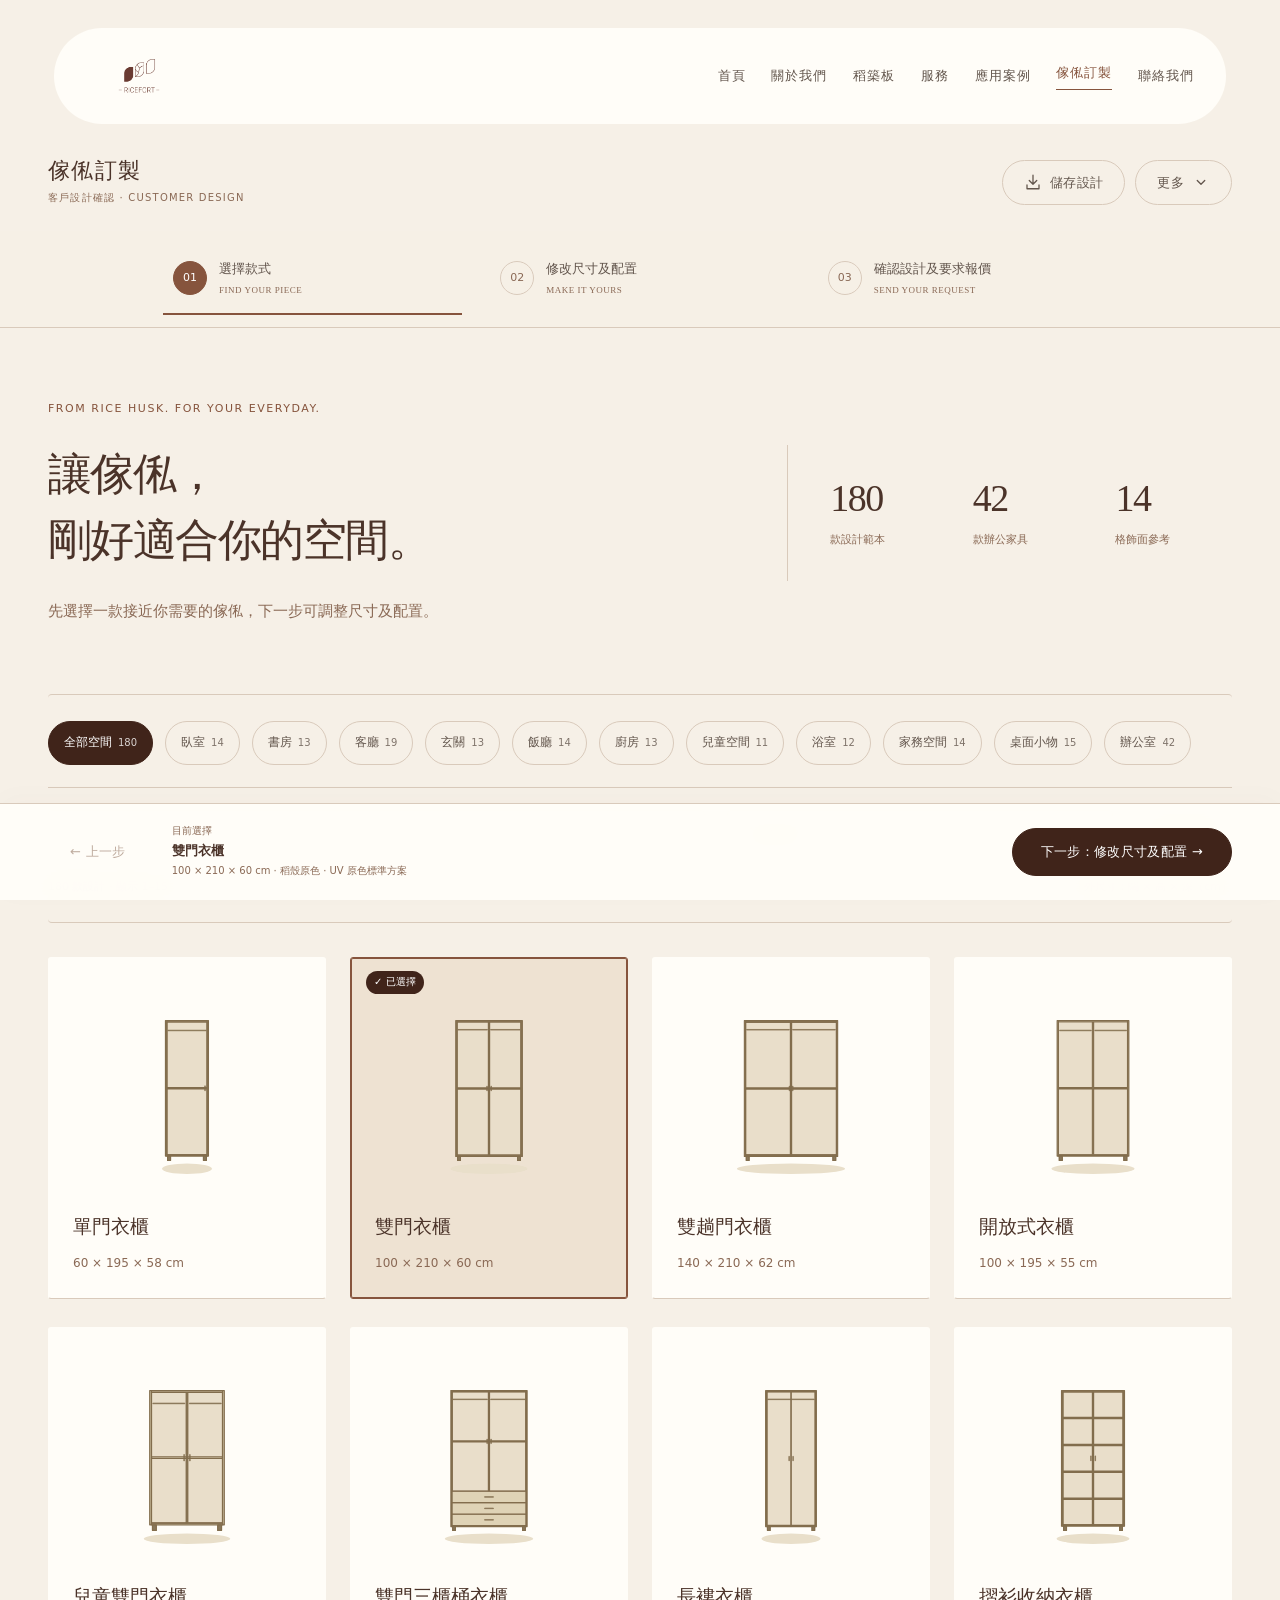
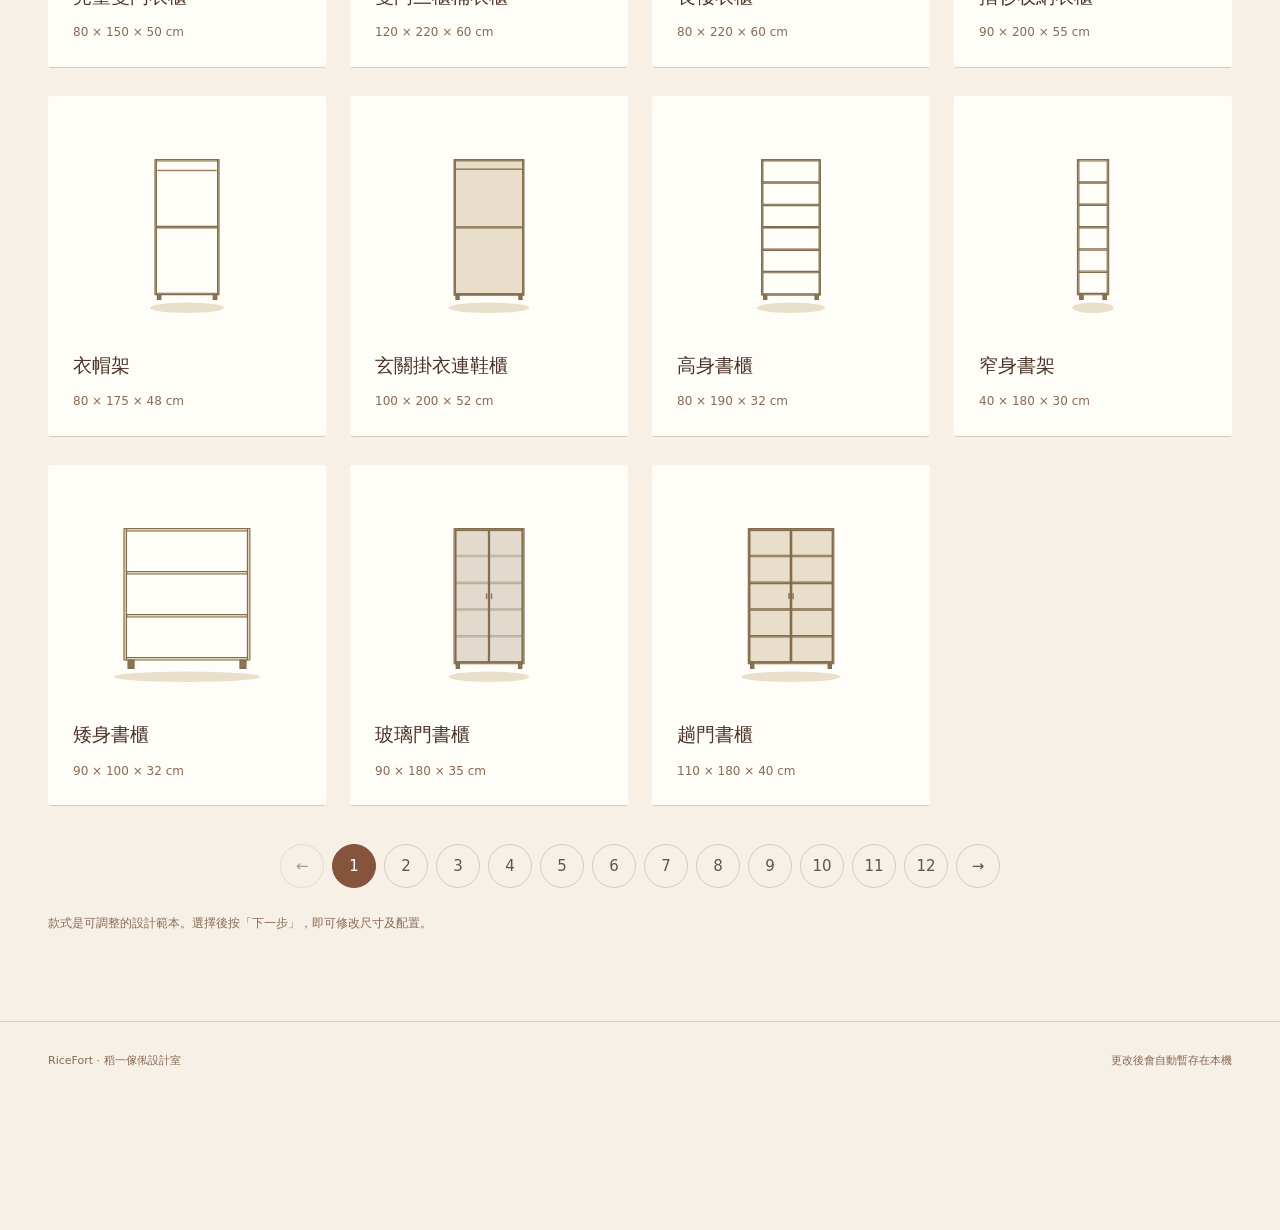
==== furniture-custom.html @ 8e3d2eb8 "Publish furniture customizer and quotation request form" ====
<!DOCTYPE html><html lang="zh-Hant" data-edition="customer"><head><meta name="x-poe-datastore-behavior" content="local_only"><meta http-equiv="Content-Security-Policy" content="default-src 'self' 'unsafe-inline' 'unsafe-eval' data: blob: https://cdnjs.cloudflare.com https://cdn.jsdelivr.net https://code.jquery.com https://unpkg.com https://d3js.org https://threejs.org https://cdn.plot.ly https://stackpath.bootstrapcdn.com https://maps.googleapis.com https://cdn.tailwindcss.com https://ajax.googleapis.com https://kit.fontawesome.com https://cdn.datatables.net https://maxcdn.bootstrapcdn.com https://code.highcharts.com https://tako-static-assets-production.s3.amazonaws.com https://www.youtube.com https://fonts.googleapis.com https://fonts.gstatic.com https://pfst.cf2.poecdn.net https://puc.poecdn.net https://i.imgur.com https://wikimedia.org https://*.icons8.com https://*.giphy.com https://picsum.photos https://images.unsplash.com; connect-src 'self' https://formspree.io; frame-src 'self' https://www.youtube.com https://trytako.com; child-src 'self'; manifest-src 'self'; worker-src 'self'; upgrade-insecure-requests; block-all-mixed-content;">
<meta charset="utf-8">
<meta name="viewport" content="width=device-width,initial-scale=1">
<meta name="theme-color" content="#f8f5ee">
<title>RiceFort · 稻一傢俬設計室</title>
<style>
:root{
  /* Brand-inspired palette. Not claimed as extracted live website CSS. */
  --bg:#f8f5ee;--paper:#fffefa;--ink:#372b1d;
  --gold:#c9ae78;--accent:#73562d;--accent-dark:#503b20;
  --muted:#7b715f;--line:#e3dbcb;--pale:#f2eadb;
  --sand:#dfcda7;--red:#a34237;--radius:20px;--max:1540px
}
*{box-sizing:border-box}
[hidden]{display:none!important}
html{scroll-behavior:smooth;scroll-padding-top:100px}
body{
  margin:0;padding-bottom:110px;background:var(--bg);color:var(--ink);
  font:14px/1.65 "PingFang TC","Microsoft JhengHei",Inter,system-ui,sans-serif;
  -webkit-font-smoothing:antialiased
}
button,input,select,textarea{font:inherit}
button,a,input,select,textarea,summary{-webkit-tap-highlight-color:transparent;outline-offset:4px}
button{cursor:pointer;color:inherit}
button:disabled{cursor:not-allowed;opacity:.42}
:focus-visible{outline:3px solid var(--gold)}
a{color:var(--accent)}
svg{display:block}
h1,h2,h3,p{margin-top:0}
h2{font-size:30px;letter-spacing:-.7px;line-height:1.35;margin-bottom:10px}
h3{font-size:17px;margin-bottom:12px}
p{margin-bottom:14px}
small,.muted{color:var(--muted)}
.sprite{position:absolute;width:0;height:0;overflow:hidden}
.icon{width:18px;height:18px;flex:none;fill:none;stroke:currentColor;stroke-width:1.7;stroke-linecap:round;stroke-linejoin:round}
.sr-only{position:absolute;width:1px;height:1px;padding:0;overflow:hidden;clip:rect(0,0,0,0);white-space:nowrap;border:0}
.btn{
  display:inline-flex;align-items:center;justify-content:center;gap:8px;
  min-height:44px;padding:10px 16px;border:1px solid var(--line);
  border-radius:11px;background:var(--paper);text-decoration:none;
  font-size:13px;font-weight:600;transition:background .18s,border-color .18s
}
.btn:hover:not(:disabled){background:#f5eedf;border-color:#c6af82}
.btn.primary{background:var(--accent);border-color:var(--accent);color:#fff}
.btn.primary:hover:not(:disabled){background:var(--accent-dark)}
.btn.quiet{background:transparent;border-color:transparent;color:var(--muted)}
.btn.small{min-height:36px;padding:6px 11px;font-size:12px}
.btn.icon-only{width:40px;min-height:40px;padding:9px}
.row{display:flex;align-items:center;gap:12px;flex-wrap:wrap}
.between{justify-content:space-between}
.card{background:var(--paper);border:1px solid var(--line);border-radius:var(--radius);padding:24px}
.note{color:var(--muted);font-size:12px;line-height:1.85}
.eyebrow{color:var(--accent);font-size:10px;letter-spacing:2px;font-weight:700;text-transform:uppercase}
.tag{display:inline-flex;align-items:center;gap:5px;padding:4px 10px;border-radius:20px;background:var(--pale);color:var(--accent);font-size:11px}
.rule{height:1px;background:var(--line);margin:20px 0}
.grid2{display:grid;grid-template-columns:1fr 1fr;gap:12px}
.grid3{display:grid;grid-template-columns:repeat(3,1fr);gap:10px}
.field{margin-bottom:15px;min-width:0}
.field:last-child{margin-bottom:0}
.field small{display:block;margin-top:5px;font-size:11px}
.field-error{color:var(--red)!important;font-size:11px!important}
label,.field-label{display:block;font-size:12px;font-weight:650;margin-bottom:7px}
input,select,textarea{
  width:100%;min-height:45px;padding:10px 12px;border:1px solid #d8cdb9;
  border-radius:10px;background:#fffefa;color:var(--ink);font-size:15px
}
input[type=checkbox]{width:17px;height:17px;min-height:0;accent-color:var(--accent)}
input[type=range]{min-height:24px;padding:0;border:0;accent-color:var(--accent)}
input[aria-invalid=true],select[aria-invalid=true]{border-color:var(--red);background:#fff6f2}
.grid3 input{padding:10px 9px}
.check-label{display:flex;align-items:center;gap:9px;font-weight:450;font-size:12px}
.error-box{padding:13px 16px;border:1px solid #e6c3ba;border-radius:11px;background:#fff5f1;color:var(--red);margin-bottom:16px;font-size:12px}

.header{max-width:var(--max);margin:auto;padding:22px 30px;display:flex;align-items:center;justify-content:space-between;gap:18px}
.brand{display:flex;align-items:center;gap:14px;padding:0;border:0;background:transparent;text-align:left}
.brand-mark{width:48px;height:48px;color:var(--gold)}
.wordmark{display:block;font-family:"Courier New","Microsoft JhengHei",monospace;font-size:25px;letter-spacing:1.2px;font-weight:450;line-height:1.2}
.brand small{display:block;font-size:10px;letter-spacing:1.8px;margin-top:6px}
.header-actions{display:flex;align-items:center;gap:10px}
.website{font-size:12px;color:var(--muted);text-decoration:none;margin-right:12px}
.menu{position:relative}
.menu>summary{list-style:none}
.menu>summary::-webkit-details-marker{display:none}
.menu-panel{position:absolute;right:0;top:53px;z-index:100;width:240px;padding:8px;border:1px solid var(--line);border-radius:15px;background:var(--paper);box-shadow:0 15px 40px #372b1d20}
.menu-panel .btn{width:100%;justify-content:flex-start;border:0}
.menu-panel hr{border:0;border-top:1px solid var(--line);margin:7px}
.steps-wrap{position:sticky;top:0;z-index:40;background:#fffdf8f5;backdrop-filter:blur(12px);border-block:1px solid var(--line)}
.steps{max-width:var(--max);margin:auto;padding:12px 30px;display:grid;grid-template-columns:repeat(4,1fr);gap:18px}
.step{display:flex;align-items:center;gap:12px;padding:8px 12px;border:0;border-radius:11px;background:transparent;text-align:left}
.step:hover{background:#f5efe2}
.step[aria-current=step]{background:var(--pale)}
.step-number{display:grid;place-items:center;width:33px;height:33px;border:1px solid var(--line);border-radius:50%;background:var(--paper);color:var(--muted);font-size:11px;flex:none}
.step[aria-current=step] .step-number{background:var(--accent);border-color:var(--accent);color:#fff}
.step strong{display:block;font-size:13px;font-weight:650}
.step small{display:block;font-size:9px;letter-spacing:.5px}
main{max-width:var(--max);margin:auto;padding:31px 30px}
.page-heading{margin-bottom:24px}
.page-heading p{color:var(--muted);margin-bottom:0}
.hero{display:grid;grid-template-columns:1.5fr 1fr;gap:65px;align-items:center;padding:18px 0 38px}
.hero h1{font-size:clamp(32px,3.25vw,48px);font-weight:650;line-height:1.35;letter-spacing:-1.6px;margin:13px 0 17px}
.hero h1 em{font-style:normal;color:var(--accent)}
.hero p:last-child{font-size:14px;line-height:1.9;color:var(--muted);margin:0}
.hero-stats{display:grid;grid-template-columns:repeat(3,1fr);gap:25px;padding:23px 0 23px 38px;border-left:1px solid var(--line)}
.hero-stats strong{display:block;font-size:40px;font-weight:450;line-height:1.15;letter-spacing:-1.5px;color:var(--accent)}
.hero-stats span{display:block;font-size:11px;color:var(--muted);margin-top:9px}
.filter-card{padding:21px 24px;margin-bottom:23px}
.spaces{display:flex;gap:9px;overflow:auto;padding-bottom:18px;margin-bottom:17px;border-bottom:1px solid var(--line);scrollbar-width:thin}
.space{flex:none;min-height:38px;padding:8px 15px;border:1px solid var(--line);border-radius:30px;background:var(--paper);font-size:12px;white-space:nowrap}
.space span{margin-left:6px;font-size:10px;opacity:.8}
.space[aria-pressed=true]{background:var(--accent);border-color:var(--accent);color:#fff}
.filter-row{display:grid;grid-template-columns:minmax(220px,1.7fr) 1fr auto;gap:15px;align-items:end}
.search-box{position:relative}
.search-box .icon{position:absolute;left:14px;top:15px;color:var(--muted)}
.search-box input{padding-left:42px}
.filter-meta{display:flex;justify-content:space-between;gap:15px;margin-top:13px;color:var(--muted);font-size:11px}
.catalogue{display:grid;grid-template-columns:repeat(5,minmax(0,1fr));gap:20px;scroll-margin-top:100px}
.product{position:relative;display:flex;flex-direction:column;min-width:0;min-height:292px;padding:21px;border:1px solid var(--line);border-radius:20px;background:var(--paper);text-align:left;transition:transform .18s,border-color .18s,box-shadow .18s}
.product:hover{transform:translateY(-3px);background:#fffaf0;border-color:#baa271;box-shadow:0 9px 22px #57412709}
.product[aria-pressed=true]{background:#f7efdf;border-color:var(--accent);box-shadow:inset 0 0 0 2px var(--accent)}
.product .thumb{width:100%;height:178px;margin:6px 0 17px}
.product-name{display:block;font-size:16px;font-weight:650;line-height:1.5;margin-top:auto}
.product-dim{display:block;font-size:12px;color:var(--muted);margin-top:10px}
.product-check{position:absolute;left:15px;top:13px;display:none;background:var(--accent);color:#fff;font-size:10px;border-radius:20px;padding:3px 8px}
.product[aria-pressed=true] .product-check{display:block}
.product-office{position:absolute;right:14px;top:14px;color:var(--muted);font-size:9px;letter-spacing:.5px}
.pagination{display:flex;align-items:center;justify-content:center;gap:8px;margin:28px 0 18px;flex-wrap:wrap}
.page-button{min-width:38px;min-height:38px;border:1px solid var(--line);border-radius:10px;background:var(--paper)}
.page-button[aria-current=page]{background:var(--accent);color:#fff;border-color:var(--accent)}
.empty{padding:70px 25px;text-align:center;grid-column:1/-1;border:1px dashed #cbbd9e;border-radius:20px}

.workspace{display:grid;grid-template-columns:minmax(0,1fr) 380px;gap:25px;align-items:start}
.preview-column{min-width:0}
.preview-card{padding:20px}
.preview-toolbar{display:flex;align-items:center;justify-content:space-between;gap:12px;flex-wrap:wrap}
.preview-toolbar h3{margin:0}
.segmented{display:flex;gap:3px;padding:3px;border:1px solid var(--line);border-radius:11px}
.segmented button{min-height:32px;padding:5px 13px;background:transparent;border:0;border-radius:8px;font-size:11px}
.segmented button[aria-pressed=true]{background:var(--accent);color:#fff}
.canvas-shell{position:relative;margin-top:16px;border:1px solid var(--line);border-radius:15px;overflow:hidden;background:#f6f1e7}
#preview{display:block;width:100%;height:clamp(350px,50vh,570px);touch-action:none;cursor:grab}
#preview.dragging{cursor:grabbing}
.preview-placeholder{height:390px;display:grid;place-items:center;text-align:center;padding:30px;color:var(--muted)}
.view-badge{position:absolute;left:16px;top:14px;background:#fffdf8cc;padding:4px 9px;border-radius:20px;color:var(--muted);font-size:9px;letter-spacing:1px;pointer-events:none}
.zoom-tools{position:absolute;right:12px;bottom:12px;display:flex;gap:5px}
.zoom-tools .btn{background:#fffdf8eb}
.preview-caption{display:flex;justify-content:space-between;gap:12px;margin:12px 2px 17px;font-size:11px;color:var(--muted);flex-wrap:wrap}
.inspection{padding:15px 0;border-block:1px solid var(--line)}
.inspection summary{font-size:12px;color:var(--accent);cursor:pointer;font-weight:600}
.inspection[open] summary{margin-bottom:16px}
.inspect-grid{display:grid;grid-template-columns:1fr 1fr;gap:18px;margin-top:12px}
.estimate-strip{display:flex;justify-content:space-between;align-items:center;gap:20px;background:var(--pale);border-radius:12px;padding:16px 18px;margin-top:18px}
.estimate-strip small{font-size:11px}
.estimate-strip strong{font-size:28px;line-height:1.2;font-weight:550;letter-spacing:-.5px}
.preview-note{margin:15px 4px 0}
.settings{min-width:0}
.setting{padding:21px;margin-bottom:14px}
.setting>summary{display:flex;align-items:center;gap:11px;font-size:14px;font-weight:650;cursor:pointer;list-style:none}
.setting>summary::-webkit-details-marker{display:none}
.setting>summary::after{content:"+";font-size:20px;font-weight:400;color:var(--muted);margin-left:auto}
.setting[open]>summary::after{content:"−"}
.setting[open]>summary{margin-bottom:19px}
.section-num{display:grid;place-items:center;width:27px;height:27px;border-radius:50%;background:var(--pale);color:var(--accent);font-size:10px}
.finish-setting{background:#fffcf4;border-color:#d6c193}
.standard-board{padding:13px 14px;border:1px solid #decca5;border-radius:12px;background:#f5eddc;margin-bottom:18px}
.standard-board strong{display:block;font-size:13px}
.standard-board small{display:block;margin-top:4px;font-size:11px}
.swatches{display:grid;grid-template-columns:repeat(7,1fr);gap:7px}
.swatch{padding:4px;border:1px solid transparent;border-radius:9px;background:transparent;min-width:0}
.swatch[aria-pressed=true]{border-color:var(--accent);box-shadow:0 0 0 1px var(--accent)}
.swatch-color{display:block;width:100%;aspect-ratio:1;border-radius:5px;border:1px solid #5c472c22;background-color:var(--swatch);background-image:radial-gradient(#ffffff66 .6px,transparent .8px),radial-gradient(#584a3038 .5px,transparent .8px);background-size:7px 8px,11px 9px;background-position:1px 1px,4px 5px}
.swatch-code{display:block;font-size:10px;margin-top:4px;color:var(--muted)}
.finish-name{font-size:13px;font-weight:650;margin:15px 0 5px}
.finish-total{margin-top:17px;padding:14px;border-radius:12px;background:var(--pale)}
.finish-total strong{font-size:23px;font-weight:550}
.finish-total small{font-size:11px}
.mini-grid{display:grid;grid-template-columns:1fr 1fr;gap:10px;margin:13px 0}
.mini-stat{padding:12px;background:#f7f1e6;border:1px solid var(--line);border-radius:11px}
.mini-stat small{display:block;font-size:10px}
.mini-stat b{display:block;font-size:15px;font-weight:600;margin-top:4px}
.reference-notes{margin-top:17px}
.reference-notes summary{font-size:12px;color:var(--accent);cursor:pointer}
.reference-notes p{font-size:11px;line-height:1.85;color:var(--muted);margin:11px 0}
.reference-notes ul{font-size:11px;color:var(--muted);padding-left:18px}
.height-editor{grid-column:1/-1;padding:14px;border:1px solid var(--line);border-radius:12px;background:#faf6ed}
.height-editor>strong{display:block;font-size:12px;margin-bottom:10px}
.height-inputs{display:grid;grid-template-columns:repeat(auto-fit,minmax(125px,1fr));gap:10px}
.height-inputs label{display:block;font-size:10px;color:var(--muted)}
.height-inputs input{margin-top:5px}
.height-total{display:block;margin-top:9px;font-size:10px;color:var(--muted);line-height:1.6}
.reset-design{width:100%;background:transparent;border-style:dashed;color:var(--muted);font-size:12px}
.review-stats{display:grid;grid-template-columns:repeat(4,1fr);gap:14px;margin:20px 0}
.stat{padding:17px 19px;background:var(--pale);border-radius:13px}
.stat small{display:block;font-size:10px;margin-bottom:6px}
.stat strong{font-size:16px;font-weight:650}
.drawing-card{padding:20px;margin-bottom:18px}
#drawings{margin-top:15px;border:1px solid var(--line);border-radius:12px;overflow:auto;background:#fff}
#drawings svg{width:100%;min-width:860px;height:auto;display:block}
.drawing-actions{display:flex;gap:8px;flex-wrap:wrap}
.disclosure{margin-bottom:18px}
.disclosure>summary{cursor:pointer;font-size:14px;font-weight:650}
.disclosure[open]>summary{margin-bottom:18px}
.table-wrap{overflow:auto;border:1px solid var(--line);border-radius:11px}
table{width:100%;border-collapse:collapse;font-size:12px}
th,td{text-align:left;padding:12px 15px;border-bottom:1px solid var(--line);white-space:nowrap}
th{background:var(--pale);font-weight:650;color:var(--accent)}
tbody tr:last-child td{border-bottom:0}
td:last-child,th:last-child{text-align:right}
.review-notes{margin:0;padding-left:19px;color:var(--muted);font-size:12px}
.review-notes li{margin:7px 0}
.quote-layout{display:grid;grid-template-columns:375px minmax(0,1fr);gap:25px;align-items:start}
.price-card{background:#f1e7d2;border-color:#d9c499;padding:27px}
.price{font-size:42px;font-weight:550;line-height:1.3;letter-spacing:-1.4px;margin:12px 0 5px}
.price-caption{font-size:11px;color:var(--muted)}
.price-breakdown{margin:24px 0 0;padding:0}
.price-breakdown div{display:flex;justify-content:space-between;gap:15px;font-size:12px;margin-bottom:12px}
.price-breakdown dt{color:var(--muted)}
.price-breakdown dd{margin:0;white-space:nowrap}
.price-breakdown .subtotal{border-top:1px solid #d5c3a1;padding-top:15px;font-weight:650;margin-top:17px}
.project-fields{display:grid;grid-template-columns:1fr 105px;gap:17px}
.quote-identity{display:flex;align-items:center;gap:25px;border-block:1px solid var(--line);padding:18px 0;margin:7px 0 20px}
.quote-thumb{width:130px;height:120px;flex:none;background:#f7f1e5;border-radius:13px}
.quote-thumb svg{width:100%;height:100%}
.quote-identity h3{margin-bottom:5px}
.quote-identity p{margin:0;color:var(--muted);font-size:12px;line-height:1.9}
.share-actions{display:grid;grid-template-columns:1fr 1fr;gap:11px}
.share-actions .primary{grid-column:1/-1}
.summary-details{margin-top:21px;padding-top:17px;border-top:1px solid var(--line)}
.summary-details summary{font-size:12px;color:var(--muted);cursor:pointer}
.summary-details textarea{margin-top:13px;min-height:320px;font-size:12px;line-height:1.8;background:#fcf8f0}
.privacy-note{margin:18px 0 0;font-size:11px;color:var(--muted)}
.request-layout{display:grid;grid-template-columns:minmax(280px,.8fr) minmax(0,1.2fr);gap:24px;align-items:start}
.request-actions{display:grid;grid-template-columns:1fr 1fr;gap:11px;margin-top:18px}
.request-actions .primary{grid-column:1/-1}
.request-confirm{padding:14px;border:1px solid var(--line);border-radius:12px;background:var(--pale);margin-top:14px}
.request-confirm .check-label{align-items:flex-start}
.request-status{padding:14px 16px;border-radius:12px;background:#eef4e8;color:#45613b;font-size:12px;margin-top:14px}
.footer{max-width:var(--max);margin:15px auto 0;padding:20px 30px;border-top:1px solid var(--line);display:flex;justify-content:space-between;gap:20px;color:var(--muted);font-size:11px}
.dock{position:fixed;bottom:0;left:0;right:0;z-index:50;background:#fffdf8f5;backdrop-filter:blur(12px);border-top:1px solid var(--line);box-shadow:0 -6px 25px #57412705}
.dock-inner{max-width:var(--max);margin:auto;padding:15px 30px;min-height:88px;display:grid;grid-template-columns:auto minmax(0,1fr) auto auto;gap:24px;align-items:center}
.dock-product{min-width:0}
.dock-product small{display:block;font-size:10px;line-height:1.3}
.dock-product strong{display:block;overflow:hidden;text-overflow:ellipsis;white-space:nowrap;font-size:13px;margin-top:3px}
.dock-product span{display:block;overflow:hidden;text-overflow:ellipsis;white-space:nowrap;color:var(--muted);font-size:10px;margin-top:2px}
.dock-price{text-align:right}
.dock-price small{display:block;font-size:10px}
.dock-price strong{font-size:17px;font-weight:650}
#next{min-width:177px;min-height:48px}
#toast{position:fixed;bottom:108px;left:50%;transform:translateX(-50%);z-index:200;max-width:min(90vw,650px);padding:12px 19px;border:1px solid #b69b66;border-radius:12px;background:#503b20;color:#fff;font-size:12px;box-shadow:0 8px 30px #372b1d20}
dialog{max-width:min(92vw,660px);width:660px;max-height:85vh;overflow:auto;padding:27px;border:1px solid var(--line);border-radius:20px;background:var(--paper);color:var(--ink);box-shadow:0 25px 90px #372b1d30}
dialog::backdrop{background:#372b1d66;backdrop-filter:blur(4px)}
dialog h3{font-size:21px}
dialog p{color:var(--muted);font-size:13px}
.dialog-actions{display:flex;justify-content:flex-end;gap:10px;margin-top:23px;flex-wrap:wrap}
dialog textarea{min-height:270px;font-size:12px}
.rate-heading{grid-column:1/-1;font-size:13px;padding:15px 0 8px;margin:0;border-bottom:1px solid var(--line)}
.check-result{padding:10px 0;border-bottom:1px solid var(--line);font-size:12px}
.check-result.good{color:var(--accent)}
.check-result.bad{color:var(--red)}
#printHeading{display:none}
.customer-only{display:none!important}
html[data-edition="customer"] .customer-only{display:block!important}
html[data-edition="customer"] button.customer-only{display:flex!important}
html[data-edition="customer"] .customer-only[hidden]{display:none!important}
html[data-edition="customer"] .internal-only{display:none!important}
html[data-edition="customer"] .steps{grid-template-columns:repeat(3,1fr);max-width:1050px}
html[data-edition="customer"] .dock-inner{grid-template-columns:auto minmax(0,1fr) auto}
html[data-edition="customer"] .dock-price{display:none!important}
@media(min-width:1050px) and (min-height:900px){.preview-column{position:sticky;top:98px}}
@media(max-width:1240px){
  .catalogue{grid-template-columns:repeat(4,minmax(0,1fr))}
  .workspace{grid-template-columns:minmax(0,1fr) 345px;gap:20px}
  .hero{gap:30px}.hero-stats{padding-left:25px}
}
@media(max-width:960px){
  .catalogue{grid-template-columns:repeat(3,minmax(0,1fr))}
  .workspace{display:flex;flex-direction:column}
  .preview-column,.settings{width:100%;position:static}
  .hero{grid-template-columns:1fr;gap:23px;padding-top:10px}
  .hero-stats{border:0;padding:0;max-width:460px;gap:35px}
  .hero-stats strong{font-size:30px}.hero-stats span{margin-top:4px}
  .quote-layout{grid-template-columns:310px minmax(0,1fr)}
  .quote-identity{gap:16px}.quote-thumb{width:95px}
}
@media(max-width:680px){
  body{padding-bottom:105px}
  .header{padding:18px 16px}.brand{gap:9px}.brand-mark{width:35px;height:35px}
  .wordmark{font-size:18px;letter-spacing:.4px}.brand small{font-size:8px;letter-spacing:1px}
  .header-actions{gap:6px}.header-actions .btn{padding:8px 10px;font-size:11px}.website{display:none}
  .steps{padding:8px 9px;gap:3px}.step{padding:6px 3px;gap:5px;justify-content:center}
  .step-number{width:24px;height:24px;font-size:9px}.step strong{font-size:10px}.step small{display:none}
  main{padding:22px 16px}h2{font-size:25px}.page-heading p{font-size:12px}
  .hero{padding:6px 0 28px}.hero h1{font-size:32px;letter-spacing:-1px}.hero p:last-child{font-size:12px}
  .hero-stats{gap:24px}.hero-stats strong{font-size:27px}.hero-stats span{font-size:10px}
  .card{padding:18px;border-radius:17px}.filter-card{padding:16px}
  .spaces{gap:7px;padding-bottom:13px;margin-bottom:15px}.space{padding:7px 12px;font-size:11px;min-height:36px}
  .filter-row{grid-template-columns:1fr auto;gap:12px}.filter-row>.search-box{grid-column:1/-1}
  .filter-meta{font-size:10px}.filter-meta span:last-child{display:none}
  .catalogue{grid-template-columns:repeat(2,minmax(0,1fr));gap:12px}
  .product{padding:14px;min-height:235px;border-radius:17px}.product .thumb{height:136px;margin:8px 0 13px}
  .product-name{font-size:14px}.product-dim{font-size:10px;margin-top:9px}
  .product-check{left:10px;top:10px;font-size:9px}.product-office{right:10px;top:11px;font-size:8px}
  .pagination{gap:5px}.page-button{min-width:30px;min-height:34px;font-size:11px}
  .preview-card{padding:15px}.preview-toolbar h3{font-size:15px}.segmented button{padding:5px 10px;font-size:10px}
  #preview{height:340px}.preview-caption{font-size:10px}.estimate-strip strong{font-size:23px}
  .setting{padding:18px}input,select,textarea{font-size:16px}
  .review-stats{grid-template-columns:1fr 1fr;gap:10px}.stat{padding:14px}.stat strong{font-size:14px}
  .quote-layout{grid-template-columns:1fr;gap:18px}.price{font-size:39px}.quote-thumb{width:110px}
  .request-layout{grid-template-columns:1fr;gap:16px}.request-actions{grid-template-columns:1fr}.request-actions .primary{grid-column:auto}
  .dock-inner{padding:13px;gap:9px;grid-template-columns:auto minmax(0,1fr) auto;min-height:83px}
  #previous{padding:8px 5px;font-size:10px}.dock-product strong{font-size:11px}.dock-product span{font-size:9px}
  .dock-price{display:none}#next{min-width:116px;padding:10px;font-size:11px}
  .footer{padding:18px 16px;flex-direction:column;gap:6px}
}
@media(prefers-reduced-motion:reduce){
  html{scroll-behavior:auto}*,*::before,*::after{transition:none!important}.product:hover{transform:none}
}
@media print{
  @page{size:A4;margin:12mm}
  body{background:#fff;padding:0;font-size:11px}
  .header,.steps-wrap,.footer,.dock,#toast,dialog,.no-print,#step1,#step2,#runtimeError{display:none!important}
  main{padding:0;margin:0}#step3,#step4{display:block!important}#step4{break-before:page}
  #printHeading{display:block;margin-bottom:20px}
  .card{padding:0;border:0;border-radius:0;box-shadow:none}
  .page-heading{margin-bottom:15px}.page-heading h2{font-size:22px}.page-heading p{font-size:10px}
  #drawings{border:0;overflow:visible}#drawings svg{min-width:0;width:100%}
  .review-stats{grid-template-columns:repeat(4,1fr)}
  .stat{padding:10px;background:#f5efdf!important;print-color-adjust:exact}.stat strong{font-size:12px}
  .disclosure>summary{list-style:none}.table-wrap{overflow:visible;border:0}
  table{font-size:9px}th,td{padding:7px;white-space:normal}tr{break-inside:avoid}thead{display:table-header-group}
  .quote-layout{grid-template-columns:1fr;gap:20px}
  .price-card{padding:18px;background:#f5efdf!important;print-color-adjust:exact}
  .price{font-size:35px}.price-breakdown{max-width:490px}.quote-identity{break-inside:avoid}
  .summary-details,.project-fields,.share-actions,.privacy-note{display:none!important}
  .review-notes{font-size:10px}.mini-stat{print-color-adjust:exact}
  html[data-edition="customer"] #step3,html[data-edition="customer"] #step4{display:none!important}
}
</style>
<link rel="preconnect" href="https://fonts.googleapis.com">
<link rel="preconnect" href="https://fonts.gstatic.com" crossorigin>
<link href="https://fonts.googleapis.com/css2?family=Aboreto&family=Noto+Sans+HK:wght@400;500;600&family=Noto+Serif+TC:wght@400;500;600&display=swap" rel="stylesheet">
<link rel="stylesheet" href="furniture-custom.css">
</head>
<body>

<svg class="sprite" aria-hidden="true">
  <symbol id="ricefort-mark" viewBox="0 0 100 100">
    <g fill="none" stroke="currentColor" stroke-width="1.8" stroke-linecap="round" stroke-linejoin="round">
      <path d="M3 34H66V3M34 3l32 31M3 66l31-32v63M34 66h63M66 34v32l31-32M34 66l32 31M34 66l32-32"></path>
      <path d="M43 34v23h23M52 34v14h14"></path>
    </g>
  </symbol>
  <symbol id="i-search" viewBox="0 0 24 24"><circle cx="10.5" cy="10.5" r="6.5"></circle><path d="m16 16 4.5 4.5"></path></symbol>
  <symbol id="i-download" viewBox="0 0 24 24"><path d="M12 3v12m-5-5 5 5 5-5M4 16v5h16v-5"></path></symbol>
  <symbol id="i-upload" viewBox="0 0 24 24"><path d="M12 16V4m-5 5 5-5 5 5M4 17v4h16v-4"></path></symbol>
  <symbol id="i-reset" viewBox="0 0 24 24"><path d="M3 10a9 9 0 1 1 2 8M3 4v6h6"></path></symbol>
  <symbol id="i-plus" viewBox="0 0 24 24"><path d="M12 5v14M5 12h14"></path></symbol>
  <symbol id="i-minus" viewBox="0 0 24 24"><path d="M5 12h14"></path></symbol>
  <symbol id="i-copy" viewBox="0 0 24 24"><rect x="8" y="8" width="12" height="13" rx="2"></rect><path d="M16 8V3H3v13h5"></path></symbol>
  <symbol id="i-print" viewBox="0 0 24 24"><path d="M7 8V3h10v5M6 17H3V8h18v9h-3M7 14h10v7H7zM17 11h1"></path></symbol>
  <symbol id="i-share" viewBox="0 0 24 24"><path d="M12 16V3m-4 4 4-4 4 4M6 11H3v10h18V11h-3"></path></symbol>
  <symbol id="i-chevron" viewBox="0 0 24 24"><path d="m7 10 5 5 5-5"></path></symbol>
  <symbol id="i-check" viewBox="0 0 24 24"><path d="m5 12 4 4L19 6"></path></symbol>
</svg>

<header class="rf-header">
  <a class="rf-logo" href="index.html#home" aria-label="RiceFort 首頁"><img src="assets/ricefort-logo.png" alt="RiceFort 稻一"></a>
  <nav class="rf-nav" aria-label="網站導覽">
    <a href="index.html#home">首頁</a><a href="index.html#about">關於我們</a><a href="index.html#board">稻築板</a><a href="index.html#services">服務</a><a href="index.html#cases">應用案例</a><a href="furniture-custom.html" aria-current="page">傢俬訂製</a><a href="index.html#contact">聯絡我們</a>
  </nav>
  <details class="rf-mobile-nav"><summary aria-label="開啟網站導覽">選單 ☰</summary><nav aria-label="手機網站導覽"><a href="index.html#home">首頁</a><a href="index.html#about">關於我們</a><a href="index.html#board">稻築板</a><a href="index.html#services">服務</a><a href="index.html#cases">應用案例</a><a href="furniture-custom.html" aria-current="page">傢俬訂製</a><a href="index.html#contact">聯絡我們</a></nav></details>
</header>
<header class="header">
  <button class="brand" data-page="1" aria-label="RiceFort，返回選款">
    <span><span class="wordmark">傢俬訂製</span><small id="editionLabel">RICEFORT · MADE FOR YOUR SPACE</small></span>
  </button>
  <div class="header-actions">
    <a class="website" href="https://ricefort.com/" target="_blank" rel="noopener noreferrer">返回官網 ↗</a>
    <button class="btn" data-action="save" data-needs-design="">
      <svg class="icon"><use href="#i-download"></use></svg>儲存設計
    </button>
    <details class="menu" id="more">
      <summary class="btn">更多 <svg class="icon"><use href="#i-chevron"></use></svg></summary>
      <div class="menu-panel">
        
        <button class="btn" data-action="import"><svg class="icon"><use href="#i-upload"></use></svg>載入設計 JSON</button>
        <button class="btn" data-action="app"><svg class="icon"><use href="#i-download"></use></svg>下載此 App</button>

        <hr>
        <button class="btn" data-action="new"><svg class="icon"><use href="#i-plus"></use></svg>新建設計</button>
      </div>
    </details>
  </div>
</header>

<div class="steps-wrap">
  <nav class="steps" aria-label="設計步驟">
    <button class="step" data-page="1" aria-current="step"><span class="step-number">01</span><span><strong>選擇款式</strong><small>FIND YOUR PIECE</small></span></button>
    <button class="step" data-page="2"><span class="step-number">02</span><span><strong>訂造設計</strong><small>MAKE IT YOURS</small></span></button>
    <button class="step customer-only" data-page="3"><span class="step-number">03</span><span><strong>確認及提交</strong><small>SEND YOUR REQUEST</small></span></button>
    
    
  </nav>
</div>

<main>
  <div id="runtimeError" class="error-box" role="alert" hidden=""></div>
  <div id="printHeading"></div>

  <section id="step1" aria-labelledby="title1">
    <div class="hero">
      <div>
        <p class="eyebrow">From rice husk. For your everyday.</p>
        <h1 id="title1">讓傢俬，<br><em>剛好適合</em>你的空間。</h1>
        <p>從一款家具開始，留下材料原本的質感。<br>選擇尺寸、配置與色彩，慢慢完成屬於你的設計。</p>
      </div>
      <div class="hero-stats">
        <div><strong id="totalTemplates">180</strong><span>款設計範本</span></div>
        <div><strong id="officeTemplates">42</strong><span>款辦公家具</span></div>
        <div><strong>14</strong><span>格飾面參考</span></div>
      </div>
    </div>

    <div class="card filter-card">
      <div id="spaces" class="spaces" role="group" aria-label="使用空間"></div>
      <div class="filter-row">
        <div class="search-box">
          <label class="sr-only" for="search">搜尋家具</label>
          <svg class="icon"><use href="#i-search"></use></svg>
          <input id="search" type="search" placeholder="搜尋衣櫃、工作枱、文件櫃……" autocomplete="off">
        </div>
        <div><label class="sr-only" for="category">家具分類</label><select id="category"></select></div>
        <button class="btn quiet" data-action="clearFilters">清除篩選</button>
      </div>
      <div class="filter-meta"><span id="resultCount" aria-live="polite"></span><span>外尺寸：闊 × 高 × 深（cm）</span></div>
    </div>

    <div id="catalogue" class="catalogue" aria-label="家具設計範本"></div>
    <nav id="pagination" class="pagination" aria-label="产品分頁"></nav>
    <p class="note"><span class="customer-only">款式為可調整的設計範本，並非官網商品目錄。完成設定後，請下載設計確認檔交給 RiceFort 跟進正式報價。</span></p>
  </section>

  <section id="step2" aria-labelledby="title2" hidden="">
    <div class="page-heading row between">
      <div><p class="eyebrow">Make room for your everyday</p><h2 id="title2">剛剛好的尺寸，喜歡的顏色。</h2><p id="designSubtitle"></p></div>
      <button class="btn quiet" data-page="1">← 更換款式</button>
    </div>

    <div class="workspace">
      <div class="preview-column">
        <div class="card preview-card">
          <div class="preview-toolbar">
            <h3>你的設計</h3>
            <div class="row" style="gap:8px">
              <div class="segmented" role="group" aria-label="預覽角度">
                <button data-camera="iso" aria-pressed="true">3D</button>
                <button data-camera="front" aria-pressed="false">正面</button>
                <button data-camera="side" aria-pressed="false">側面</button>
              </div>
              <button class="btn small" data-action="png" data-needs-design="">PNG <svg class="icon"><use href="#i-download"></use></svg></button>
            </div>
          </div>
          <div class="canvas-shell">
            <canvas id="preview" tabindex="0" aria-label="家具三維示意。拖曳旋轉、滾動縮放；亦可用方向鍵與加減鍵操作。"></canvas>
            <div id="previewPlaceholder" class="preview-placeholder" hidden="">請先修正設定，再查看更新後的設計。</div>
            <span class="view-badge">RICEFORT · DESIGN PREVIEW</span>
            <div class="zoom-tools">
              <button class="btn icon-only small" data-action="zoomOut" aria-label="縮小"><svg class="icon"><use href="#i-minus"></use></svg></button>
              <button class="btn icon-only small" data-action="zoomIn" aria-label="放大"><svg class="icon"><use href="#i-plus"></use></svg></button>
              <button class="btn icon-only small" data-action="resetView" aria-label="還原預覽"><svg class="icon"><use href="#i-reset"></use></svg></button>
            </div>
          </div>
          <div class="preview-caption"><span id="previewDimensions"></span><span>拖曳旋轉 · 滾動縮放</span></div>
          <details class="inspection">
            <summary>開門、櫃桶與拆件檢視</summary>
            <label class="check-label"><input id="cutaway" type="checkbox">隱藏櫃門，查看內部配置</label>
            <div class="inspect-grid">
              <div><label for="opening">開門 / 拉出櫃桶 <span id="openingValue" class="muted">0%</span></label><input id="opening" type="range" min="0" max="100" value="0"></div>
              <div><label for="explosion">拆件距離 <span id="explosionValue" class="muted">0%</span></label><input id="explosion" type="range" min="0" max="100" value="0"></div>
            </div>
          </details>
          
          
        </div>
        <p class="note preview-note">效果圖僅供設計參考，實際製作須由 RiceFort 確認。</p>
      </div>

      <form class="settings" id="settings" novalidate="">
        <div id="errorSummary" class="error-box" role="status" aria-live="polite" hidden=""></div>

        <details class="card setting" open="">
          <summary><span class="section-num">01</span>尺寸</summary>
          <div class="grid3">
            <div class="field"><label for="f-w">闊度 · cm</label><input id="f-w" data-field="w" type="number" step="0.1" inputmode="decimal" aria-describedby="err-w"><small id="err-w" class="field-error" hidden=""></small></div>
            <div class="field"><label for="f-h">高度 · cm</label><input id="f-h" data-field="h" type="number" step="0.1" inputmode="decimal" aria-describedby="err-h"><small id="err-h" class="field-error" hidden=""></small></div>
            <div class="field"><label for="f-d">深度 · cm</label><input id="f-d" data-field="d" type="number" step="0.1" inputmode="decimal" aria-describedby="err-d"><small id="err-d" class="field-error" hidden=""></small></div>
          </div>
          <p class="note" id="sizeHint" style="margin-bottom:0"></p>
        </details>

        <details class="card setting finish-setting" open="">
          <summary><span class="section-num">02</span>飾面與表面處理</summary>

          <div class="standard-board">
            <div class="row between"><strong>UV 原色稻殼板</strong><span class="tag">標準飾面</span></div>
            <small>UV 原色為預設飾面；亦可選擇 Osmo 透明或調色油飾。</small>
          </div>

          <div class="field">
            <label for="f-surface">選擇飾面方案</label>
            <select id="f-surface" data-field="surface">
              <option value="uv">UV 原色 · 標準方案</option>
              <option value="osmoClear">Osmo 透明油飾 · 原色效果</option>
              <option value="osmoColor">Osmo 調色油飾</option>
            </select>
            <small>選擇參考色 F02–F14，會自動切換至 Osmo 調色方案。</small>
          </div>

          <div id="swatches" class="swatches" role="group" aria-label="飾面參考色"></div>
          <p id="finishName" class="finish-name"></p>
          <p class="note">F01–F14 為 App 的預覽參考色，不是 Osmo 官方色號；實際色號、調色與稻殼板效果須以樣板確認。</p>

          <div id="scopeField" class="field">
            <label for="f-scope">油飾範圍</label>
            <select id="f-scope" data-field="scope">
              <option value="outer">外觀面 · 櫃內保持原廠</option>
              <option value="all">外觀面 + 櫃內面</option>
            </select>
            <small>玻璃、五金及成品櫃腳不計入油飾面積。</small>
          </div>

          

          

          
        </details>

        <details id="caseControls" class="card setting">
          <summary><span class="section-num">03</span>內部配置</summary>
          <div id="frontField" class="field">
            <label for="f-front">櫃門形式</label>
            <select id="f-front" data-field="front"><option value="none">開放式 · 無門</option><option value="hinged">掩門</option><option value="sliding">趟門</option><option value="glass">玻璃掩門</option></select>
            <small class="note">掩門向外開啟；趟門為雙片路軌門；玻璃掩門為有框玻璃門。門片、把手及路軌會即時反映在預覽。</small>
          </div>
          <div id="partitionFields" class="grid2">
            <div class="field"><label for="f-columns">直向分隔板數</label><input id="f-columns" data-field="columns" type="number" min="0" max="9" step="1" aria-describedby="columnsHint err-columns"><small id="columnsHint" class="note">可選 0–9 塊；0 代表沒有直向分隔板，實際可用數目視乎家具闊度。</small><small id="err-columns" class="field-error" hidden=""></small></div>
            <div class="field"><label for="f-partitionZone">分隔板位置</label><select id="f-partitionZone" data-field="partitionZone" aria-describedby="partitionZoneHint err-partitionZone"><option value="full">全高</option><option value="upper">上方</option><option value="lower">下方</option></select><small id="partitionZoneHint" class="note">選上方或下方時，系統會加入一塊水平分區板。</small><small id="err-partitionZone" class="field-error" hidden=""></small></div>
            <div class="field" style="grid-column:1/-1"><label for="f-interiorLayout">分格內部配置</label><select id="f-interiorLayout" data-field="interiorLayout" aria-describedby="interiorLayoutHint err-interiorLayout"><option value="allShelves">全部分格都有層板</option><option value="leftShelves">只左邊分格有層板</option><option value="rightShelves">只右邊分格有層板</option><option value="allDrawers">全部分格為櫃桶</option></select><small id="interiorLayoutHint" class="note">左／右只代表最外側分格；其餘分格可保留作掛衣或開放空間。</small><small id="err-interiorLayout" class="field-error" hidden=""></small></div>
            <div id="shelfCountField" class="field"><label for="f-shelves">所選分格層板數</label><input id="f-shelves" data-field="shelves" type="number" min="0" max="8" step="1" aria-describedby="err-shelves"><small id="err-shelves" class="field-error" hidden=""></small></div>
            <div id="bayDrawerField" class="field" hidden=""><label for="f-bayDrawers">每格櫃桶數</label><input id="f-bayDrawers" data-field="bayDrawers" type="number" min="1" max="8" step="1" aria-describedby="bayDrawerHint err-bayDrawers"><small id="bayDrawerHint" class="note">全部分格會使用相同櫃桶數。</small><small id="err-bayDrawers" class="field-error" hidden=""></small></div>
            <div id="shelfDistributionField" class="field"><label for="f-shelfDistribution">層板高度分配</label><select id="f-shelfDistribution" data-field="shelfDistribution"><option value="equal">平均分配</option><option value="custom">逐格設定淨高</option></select><small class="note">逐格高度由下至上輸入，並套用到所有有層板的分格。</small></div>
            <div id="shelfHeightsField" class="height-editor" hidden=""><strong>每格層板淨空高度 · cm</strong><div id="shelfHeightInputs" class="height-inputs"></div><small id="shelfHeightTotal" class="height-total"></small><small id="err-shelfHeights" class="field-error" hidden=""></small></div>
          </div>
          <label class="check-label"><input id="f-back" data-field="back" type="checkbox">加入背板</label>
          <label id="railField" class="check-label"><input id="f-rail" data-field="rail" type="checkbox"><span id="railLabelText">每格加入掛衣桿</span></label>
          <small id="err-rail" class="field-error" hidden=""></small>
          <div class="rule"></div>
          <div id="bottomDrawerFields" class="grid2">
            <div class="field"><label id="drawerLabel" for="f-drawers">底部櫃桶</label><input id="f-drawers" data-field="drawers" type="number" min="0" max="6" step="1" aria-describedby="err-drawers"><small id="err-drawers" class="field-error" hidden=""></small></div>
            <div id="drawerHeightField" class="field"><label for="f-drawerH">每層高度 · cm</label><input id="f-drawerH" data-field="drawerH" type="number" min="10" max="30" step="0.1" aria-describedby="err-drawerH"><small id="err-drawerH" class="field-error" hidden=""></small></div>
          </div>
          <div id="drawerDistributionField" class="field"><label for="f-drawerDistribution">櫃桶高度分配</label><select id="f-drawerDistribution" data-field="drawerDistribution"><option value="equal">平均分配／等高</option><option value="custom">逐個設定高度</option></select><small class="note">自訂高度由下至上輸入；全部分格櫃桶會套用同一組高度。</small></div>
          <div id="drawerHeightsField" class="height-editor" hidden=""><strong>每個櫃桶高度 · cm</strong><div id="drawerHeightInputs" class="height-inputs"></div><small id="drawerHeightTotal" class="height-total"></small><small id="err-drawerHeights" class="field-error" hidden=""></small></div>
          <p id="drawerNote" class="note" style="margin-bottom:0"></p>
        </details>

        <details id="tableControls" class="card setting" hidden="">
          <summary><span class="section-num">03</span>枱腳及承托</summary>
          <div class="field"><label for="f-supportStyle">承托形式</label><select id="f-supportStyle" data-field="supportStyle"><option value="fourLeg">四腳承托</option><option value="uFrame">雙組 U 形金屬腳</option><option value="panel">雙側板式腳</option></select><small class="note">選項會即時更新預覽。</small><small id="err-supportStyle" class="field-error" hidden=""></small></div>
        </details>

        <details id="deskStorageControls" class="card setting" hidden="">
          <summary><span class="section-num">03</span>側架書枱配置</summary>
          <div class="grid2">
            <div class="field"><label for="f-deskStorageSide">側架位置</label><select id="f-deskStorageSide" data-field="deskStorageSide"><option value="left">左邊</option><option value="right">右邊</option></select><small id="err-deskStorageSide" class="field-error" hidden=""></small></div>
            <div class="field"><label for="f-deskStorageWidth">側架闊度 · cm</label><input id="f-deskStorageWidth" data-field="deskStorageWidth" type="number" min="25" max="60" step="0.1" aria-describedby="deskStorageWidthHint err-deskStorageWidth"><small id="deskStorageWidthHint" class="note"></small><small id="err-deskStorageWidth" class="field-error" hidden=""></small></div>
            <div class="field"><label for="f-deskStorageMode">側架內部</label><select id="f-deskStorageMode" data-field="deskStorageMode"><option value="shelves">開放層板</option><option value="drawers">全部櫃桶</option></select><small id="err-deskStorageMode" class="field-error" hidden=""></small></div>
            <div class="field"><label id="deskStorageCountLabel" for="f-deskStorageCount">分格數目</label><input id="f-deskStorageCount" data-field="deskStorageCount" type="number" min="1" max="6" step="1" aria-describedby="err-deskStorageCount"><small id="err-deskStorageCount" class="field-error" hidden=""></small></div>
            <div class="field" style="grid-column:1/-1"><label for="f-deskStorageDistribution">高度分配</label><select id="f-deskStorageDistribution" data-field="deskStorageDistribution"><option value="equal">平均分配</option><option value="custom">逐格設定高度</option></select><small class="note">自訂高度由下至上輸入。</small><small id="err-deskStorageDistribution" class="field-error" hidden=""></small></div>
            <div id="deskStorageHeightsField" class="height-editor" hidden=""><strong id="deskStorageHeightsTitle">每格淨空高度 · cm</strong><div id="deskHeightInputs" class="height-inputs"></div><small id="deskHeightTotal" class="height-total"></small><small id="err-deskStorageHeights" class="field-error" hidden=""></small></div>
          </div>
        </details>

        <details id="metalShelfControls" class="card setting" hidden="">
          <summary><span class="section-num">03</span>金屬柱層架配置</summary>
          <div class="grid2">
            <div class="field"><label for="f-metalShelfLevels">層板數目</label><input id="f-metalShelfLevels" data-field="metalShelfLevels" type="number" min="2" max="6" step="1" aria-describedby="err-metalShelfLevels"><small id="err-metalShelfLevels" class="field-error" hidden=""></small></div>
            <div class="field"><label for="f-metalShelfDistribution">層高分配</label><select id="f-metalShelfDistribution" data-field="metalShelfDistribution"><option value="equal">平均分配</option><option value="custom">逐層設定淨高</option></select><small id="err-metalShelfDistribution" class="field-error" hidden=""></small></div>
            <label class="check-label" style="grid-column:1/-1"><input id="f-metalShelfRails" data-field="metalShelfRails" type="checkbox">加入每層防跌護欄</label>
            <div id="metalShelfHeightsField" class="height-editor" hidden=""><strong>每層淨空高度 · cm</strong><div id="metalHeightInputs" class="height-inputs"></div><small id="metalHeightTotal" class="height-total"></small><small id="err-metalShelfHeights" class="field-error" hidden=""></small></div>
          </div>
        </details>

        <details id="baseControls" class="card setting">
          <summary><span class="section-num">04</span>底部承托</summary>
          <div class="field"><label for="f-base">底座形式</label><select id="f-base" data-field="base"><option value="legs">櫃腳</option><option value="plinth">封閉地腳</option><option value="none">平底 · 不加底座</option></select></div>
          <div id="baseHeightField" class="field"><label for="f-baseH">底座高度 · cm</label><input id="f-baseH" data-field="baseH" type="number" min="3" max="20" step="0.1" aria-describedby="err-baseH"><small id="err-baseH" class="field-error" hidden=""></small></div>
        </details>

        <button type="button" class="btn reset-design" data-action="reset"><svg class="icon"><use href="#i-reset"></use></svg>還原此款預設配置</button>
      </form>
    </div>
  </section>

  <section id="customerStep3" class="customer-only" aria-labelledby="titleCustomer3" hidden="">
    <div class="page-heading row between">
      <div><p class="eyebrow">Confirm &amp; request a quote</p><h2 id="titleCustomer3">確認設計，傳送報價要求。</h2><p>RiceFort 收到資料後，會覆核尺寸、結構及現場條件，再與你聯絡正式報價。</p></div>
      <button class="btn quiet" data-page="2">← 返回調整</button>
    </div>
    <div class="request-layout">
      <div class="card">
        <h3>你的設計</h3>
        <div class="quote-identity">
          <div id="customerReviewThumb" class="quote-thumb"></div>
          <div><h3 id="customerReviewName"></h3><p id="customerReviewDescription"></p></div>
        </div>
        <details class="summary-details" open=""><summary>設計確認摘要</summary><label for="customerSummaryText" class="sr-only">設計確認摘要</label><textarea id="customerSummaryText" readonly=""></textarea></details>
        <p class="note" style="margin-bottom:0">本頁不顯示估價；RiceFort 會按確認資料另行報價。</p>
      </div>
      <div class="card">
        <h3>聯絡及提交資料</h3>
        <div id="requestErrors" class="error-box" role="status" aria-live="polite" hidden=""></div>
        <div class="grid2">
          <div class="field"><label for="customerProject">設計名稱</label><input id="customerProject" maxlength="100" placeholder="例如：新居睡房衣櫃" autocomplete="off"></div>
          <div class="field"><label for="customerQuantity">需要數量</label><input id="customerQuantity" type="number" min="1" max="50" step="1" value="1" aria-describedby="err-customerQuantity"><small id="err-customerQuantity" class="field-error" hidden=""></small></div>
          <div class="field"><label for="requestName">姓名</label><input id="requestName" maxlength="80" autocomplete="name" aria-describedby="err-requestName"><small id="err-requestName" class="field-error" hidden=""></small></div>
          <div class="field"><label for="requestContact">電話或電郵</label><input id="requestContact" maxlength="120" autocomplete="email" aria-describedby="err-requestContact"><small id="err-requestContact" class="field-error" hidden=""></small></div>
          <div class="field"><label for="requestMethod">希望聯絡方式</label><select id="requestMethod"><option value="WhatsApp">WhatsApp</option><option value="電話">電話</option><option value="電郵">電郵</option></select></div>
          <div class="field"><label for="requestNotes">其他要求</label><textarea id="requestNotes" maxlength="1000" placeholder="例如：希望上門度尺、預計完成日期……"></textarea></div>
        </div>
        <div class="request-confirm"><label class="check-label"><input id="requestConsent" type="checkbox" aria-describedby="err-requestConsent"><span>我已核對設計資料，並同意 RiceFort 按以上聯絡方式跟進報價。</span></label><small id="err-requestConsent" class="field-error" hidden=""></small></div>
        <div id="customerRequestStatus" class="request-status" hidden=""></div>
        <div class="request-actions">
          <button class="btn primary" data-action="sendRequest" data-needs-design=""><svg class="icon"><use href="#i-share"></use></svg>傳送報價要求</button>
          <button class="btn" data-action="save" data-needs-design=""><svg class="icon"><use href="#i-download"></use></svg>下載設計檔</button>
          <button class="btn" data-action="copyCustomerRequest" data-needs-design=""><svg class="icon"><use href="#i-copy"></use></svg>複製要求摘要</button>
        </div>
        <p class="note" style="margin:14px 0 0">「傳送報價要求」會開啟手機或電腦的分享功能，讓你選擇 WhatsApp、電郵或其他方式傳送給 RiceFort；如瀏覽器不支援，App 會下載設計檔並複製摘要。</p>
      </div>
    </div>
  </section>

  
</main>

<footer class="footer"><span>RiceFort · 稻一傢俬設計室</span><span id="saveStatus" role="status">更改後會自動暫存在本機</span></footer>

<div class="dock">
  <div class="dock-inner">
    <button id="previous" class="btn quiet" data-action="previous" disabled="">← 上一步</button>
    <div class="dock-product"><small>目前選擇</small><strong id="dockName"></strong><span id="dockDetails"></span></div>
    
    <button id="next" class="btn primary" data-action="next">開始訂造 →</button>
  </div>
</div>

<div id="toast" role="status" aria-live="polite" hidden=""></div>
<input id="fileInput" type="file" accept=".json,application/json" hidden="">



<dialog id="confirmDialog">
  <form method="dialog">
    <h3 id="confirmTitle"></h3><p id="confirmText"></p>
    <div class="dialog-actions"><button class="btn" value="cancel">取消</button><button class="btn primary" value="ok">確認</button></div>
  </form>
</dialog>
<dialog id="copyDialog">
  <form method="dialog">
    <h3>複製設計摘要</h3><p>瀏覽器未開放自動複製，請手動複製以下內容。</p>
    <label class="sr-only" for="manualCopy">設計摘要</label><textarea id="manualCopy" readonly=""></textarea>
    <div class="dialog-actions"><button type="button" class="btn" data-action="selectCopy">選取全部</button><button class="btn primary">完成</button></div>
  </form>
</dialog>


<script src="furniture-submit.js"></script>
<script>
(() => {
"use strict";
const APP_EDITION="customer";
const IS_CUSTOMER=APP_EDITION==="customer";
const MAX_PAGE=IS_CUSTOMER?3:4;
const APP_HTML = "<!doctype html>\n" + document.documentElement.outerHTML;
const $ = id => document.getElementById(id);
const $$ = (selector,root=document) => Array.from(root.querySelectorAll(selector));
const own = (obj,key) => Object.prototype.hasOwnProperty.call(obj,key);
const esc = value => String(value).replace(/[&<>"']/g,c=>({
  "&":"&amp;","<":"&lt;",">":"&gt;",'"':"&quot;","'":"&#39;"
}[c]));
const clamp=(n,min,max)=>Math.min(max,Math.max(min,n));
const round=(n,d=1)=>Number(n.toFixed(d));
const fmt=(n,d=1)=>Number.isFinite(n)?n.toLocaleString("en-HK",{maximumFractionDigits:d}):"—";
const STORE=IS_CUSTOMER?"ricefort.studio.customer.v2":"ricefort.studio.complete.v4";
const LEGACY_STORES=IS_CUSTOMER?["ricefort.studio.customer.v1"]:["ricefort.studio.complete.v3","ricefort.studio.complete.v2","ricefort.studio.complete.v1"];
const PAGE_SIZE=15, T=1.8;
const ALL_FACES=[0,1,2,3,4,5];
const runtimeLog=[];

const FINISHES=[
  ["F01","稻殼原色","#dfd3b6"],["F02","暖米白","#e6e1d3"],
  ["F03","亞麻白","#eeede4"],["F04","燕麥米","#cbbd9d"],
  ["F05","淺橡木色","#c6a77f"],["F06","蜂蜜木色","#aa835c"],
  ["F07","胡桃啡","#785b47"],["F08","煙燻木色","#665b51"],
  ["F09","鼠尾草","#a7b297"],["F10","森林綠","#506c55"],
  ["F11","霧灰綠","#bbc7b9"],["F12","石板灰","#989b92"],
  ["F13","暖陶土","#b17f69"],["F14","炭黑","#484e46"]
].map(([id,name,color])=>({id,name,color}));
const FINISH_MAP=new Map(FINISHES.map(f=>[f.id,f]));
const SURFACES={uv:"UV 原色標準方案",osmoClear:"Osmo 透明油飾",osmoColor:"Osmo 調色油飾"};
const FRONTS={none:"開放式",hinged:"掩門",sliding:"趟門",glass:"玻璃掩門"};
const PARTITION_ZONES={full:"全高",upper:"上方",lower:"下方"};
const INTERIOR_LAYOUTS={
  allShelves:"全部分格都有層板",
  leftShelves:"只左邊分格有層板",
  rightShelves:"只右邊分格有層板",
  allDrawers:"全部分格為櫃桶"
};
const DISTRIBUTION_MODES={equal:"平均分配",custom:"逐格自訂高度"};
const SUPPORT_STYLES={fourLeg:"四腳承托",uFrame:"雙組 U 形金屬腳",panel:"雙側板式腳"};
const DESK_STORAGE_MODES={shelves:"開放層板",drawers:"全部櫃桶"};
function namedDoorCount(p){
  const match=p.name.match(/([單雙三四])(?:趟)?門/);
  return match?({單:1,雙:2,三:3,四:4}[match[1]]||null):null;
}
const BASES={legs:"成品櫃腳",plinth:"封閉地腳",none:"平底"};
const SCOPES={outer:"外觀面，櫃內保持原廠",all:"外觀面 + 櫃內面"};
const MATERIALS={board:"板件",back:"背板",glass:"玻璃",metal:"五金示意",support:"成品承托件"};
const CATALOGUE=[];
function group(area,category,type,rows){
  rows.forEach(([name,w,h,d,options={}])=>CATALOGUE.push({
    id:"RF-"+String(CATALOGUE.length+1).padStart(3,"0"),
    name,area,category,type,w,h,d,...options
  }));
}

/* Order and IDs retained from version 1. */
group("臥室","衣櫃","cabinet",[
  ["單門衣櫃",60,195,58,{shelves:1,rail:true}],
  ["雙門衣櫃",100,210,60,{columns:2,shelves:1,rail:true}],
  ["雙趟門衣櫃",140,210,62,{front:"sliding",columns:2,shelves:1,rail:true}],
  ["開放式衣櫃",100,195,55,{front:"none",columns:2,shelves:1,rail:true}],
  ["兒童雙門衣櫃",80,150,50,{columns:2,shelves:1,rail:true}],
  ["雙門三櫃桶衣櫃",120,220,60,{columns:2,shelves:1,drawers:3,rail:true}],
  ["長褸衣櫃",80,220,60,{shelves:0,rail:true}],
  ["摺衫收納衣櫃",90,200,55,{columns:2,shelves:4}],
  ["衣帽架",80,175,48,{type:"shelf",front:"none",back:false,shelves:1,rail:true}],
  ["玄關掛衣連鞋櫃",100,200,52,{front:"none",shelves:1,rail:true}]
]);
group("書房","書櫃","shelf",[
  ["高身書櫃",80,190,32,{shelves:5}],
  ["窄身書架",40,180,30,{shelves:5}],
  ["矮身書櫃",90,100,32,{shelves:2}],
  ["玻璃門書櫃",90,180,35,{front:"glass",back:true,shelves:4}],
  ["趟門書櫃",110,180,40,{front:"sliding",back:true,columns:2,shelves:4}],
  ["六格書架",120,120,32,{columns:3,shelves:1}],
  ["雙列書櫃",120,200,35,{columns:2,shelves:5}],
  ["桌邊書架",60,75,30,{shelves:1}],
  ["九格書櫃",120,135,35,{columns:3,shelves:2}],
  ["矮身展示書架",120,85,32,{columns:2,shelves:1}]
]);
group("客廳","電視櫃","cabinet",[
  ["簡約電視櫃",140,50,40,{shelves:0,columns:2}],
  ["加長電視櫃",180,50,42,{shelves:0,columns:3}],
  ["小戶型電視櫃",100,48,35,{shelves:0}],
  ["開放式影音櫃",160,60,45,{front:"none",columns:2,shelves:1}],
  ["趟門影音櫃",180,65,45,{front:"sliding",columns:2,shelves:1}]
]);
group("客廳","茶几邊几","table",[
  ["長方形茶几",110,42,55],["小型茶几",80,40,45],
  ["方形茶几",70,42,70],["沙發邊几",45,55,45],["窄身邊几",70,58,30]
]);
group("客廳","收納展示","cabinet",[
  ["客廳展示櫃",90,180,38,{front:"glass",shelves:4}],
  ["雙門矮櫃",100,85,40,{shelves:1}],
  ["三櫃桶收納櫃",80,90,45,{type:"chest",drawers:3}],
  ["加闊收納櫃",160,90,42,{columns:3,shelves:1}],
  ["開放展示矮櫃",120,90,35,{front:"none",columns:3,shelves:1}]
]);
group("玄關","鞋櫃","cabinet",[
  ["雙門鞋櫃",80,110,35,{shelves:4}],
  ["窄身鞋櫃",50,150,32,{shelves:5}],
  ["加闊鞋櫃",120,110,35,{columns:2,shelves:4}],
  ["高身鞋櫃",90,190,38,{columns:2,shelves:6}],
  ["趟門鞋櫃",120,120,38,{front:"sliding",columns:2,shelves:4}]
]);
group("玄關","換鞋凳","bench",[
  ["雙人換鞋凳",100,43,35],["單人換鞋凳",55,43,35],["加長換鞋凳",140,43,38]
]);
group("玄關","玄關置物","shelf",[
  ["玄關置物架",80,100,30,{shelves:2}],["窄身玄關架",45,160,28,{shelves:4}]
]);
group("飯廳","餐枱","table",[
  ["四人餐枱",120,75,75],["六人餐枱",160,75,80],
  ["八人餐枱",200,75,90],["小型餐枱",80,74,70],
  ["窄身餐枱",140,75,65],["高身餐枱",120,100,60]
]);
group("飯廳","餐邊櫃","cabinet",[
  ["雙門餐邊櫃",100,85,40,{shelves:1}],
  ["加闊餐邊櫃",160,90,45,{columns:3,shelves:1}],
  ["玻璃門餐邊櫃",120,120,40,{front:"glass",columns:2,shelves:2}],
  ["開放餐具櫃",90,160,35,{front:"none",shelves:4}]
]);
group("廚房","廚房收納","cabinet",[
  ["雙門儲物地櫃",80,85,55,{shelves:1}],
  ["窄身儲物地櫃",40,85,50,{shelves:1}],
  ["加闊儲物地櫃",120,85,55,{columns:2,shelves:1}],
  ["高身食物儲存櫃",60,190,45,{shelves:5}],
  ["三櫃桶廚房收納櫃",60,85,50,{type:"chest",drawers:3}],
  ["小型餐具櫃",60,65,35,{shelves:1}]
]);
group("廚房","開放層架","shelf",[
  ["廚房置物架",80,150,40,{shelves:3}],
  ["窄身食材架",40,170,35,{shelves:4}],
  ["電器置物架",80,100,50,{shelves:1}],
  ["矮身廚房層架",100,85,40,{columns:2,shelves:1}]
]);
group("兒童空間","兒童收納","cabinet",[
  ["兒童收納櫃",80,110,40,{shelves:2}],
  ["玩具儲物櫃",100,75,40,{front:"none",columns:2,shelves:1}],
  ["兒童三櫃桶櫃",60,80,40,{type:"chest",drawers:3}],
  ["雙門玩具櫃",90,100,40,{columns:2,shelves:2}]
]);
group("兒童空間","兒童書架","shelf",[
  ["兒童矮書架",80,80,30,{shelves:2}],
  ["六格玩具架",90,90,35,{columns:3,shelves:1}],
  ["窄身兒童書架",45,120,30,{shelves:3}]
]);
group("兒童空間","兒童書枱","table",[
  ["兒童學習枱",100,60,55],["幼童活動枱",80,50,50],["雙人兒童書枱",160,65,55]
]);
group("浴室","浴室收納","cabinet",[
  ["浴室高身櫃",45,170,30,{shelves:4}],
  ["窄身浴室櫃",35,160,28,{shelves:4}],
  ["雙門毛巾櫃",70,120,35,{shelves:3}],
  ["浴室矮櫃",70,80,35,{shelves:1}],
  ["開放毛巾架",60,140,30,{front:"none",shelves:3}],
  ["小型浴室收納櫃",45,70,30,{shelves:1}],
  ["加闊浴室收納櫃",100,85,35,{columns:2,shelves:1}],
  ["浴室上置收納櫃",70,60,25,{base:"none",shelves:1}],
  ["開放浴室小架",45,50,25,{front:"none",base:"none",shelves:1}],
  ["玻璃門毛巾櫃",60,150,35,{front:"glass",shelves:3}]
]);
group("家務空間","家務層架","shelf",[
  ["家務置物架",90,180,40,{shelves:4}],
  ["加闊家務架",150,180,45,{columns:3,shelves:4}],
  ["窄身雜物架",45,180,35,{shelves:4}],
  ["低身雜物架",100,90,40,{columns:2,shelves:1}],
  ["收納箱層架",120,160,50,{columns:2,shelves:2}],
  ["小型家務架",60,120,35,{shelves:2}]
]);
group("家務空間","家務儲物櫃","cabinet",[
  ["清潔用品高櫃",60,180,40,{shelves:3}],
  ["雙門雜物櫃",100,180,45,{columns:2,shelves:4}],
  ["窄身家務櫃",40,170,35,{shelves:4}],
  ["加闊雜物矮櫃",120,90,45,{columns:2,shelves:1}]
]);
group("桌面小物","桌面收納","box",[
  ["桌面小書架",45,35,22,{shelves:0}],
  ["雙格桌面書架",60,35,22,{columns:2,shelves:0}],
  ["三格文具架",45,25,20,{columns:3,shelves:0}],
  ["六格桌面架",60,40,22,{columns:3,shelves:1}],
  ["信件分類架",35,30,25,{shelves:2}],
  ["桌上文件架",40,35,30,{shelves:2}],
  ["窄身桌面架",25,45,20,{shelves:2}],
  ["加闊桌面層架",80,40,25,{columns:2,shelves:1}],
  ["小型展示盒",30,30,20,{shelves:0}],
  ["雙層展示架",40,45,22,{shelves:1}],
  ["收藏展示架",60,60,25,{columns:2,shelves:2}],
  ["桌面儲物盒",35,25,25,{front:"hinged",shelves:0}],
  ["玻璃門展示盒",45,50,25,{front:"glass",shelves:1}],
  ["迷你開放架",20,25,15,{shelves:1}],
  ["桌邊文件收納架",45,60,30,{shelves:2}]
]);
group("辦公室","工作枱","table",[
  ["標準辦公枱",120,74,60],["加闊辦公枱",150,74,70],
  ["行政工作枱",180,75,80],["窄身工作枱",100,74,45],
  ["雙人工作枱",200,74,60],["三人長工作枱",270,74,70],
  ["站立工作枱",120,105,60],["吧檯式工作枱",150,105,60],
  ["簡約電腦枱",100,74,60],["設計師工作枱",160,75,80],
  ["會客工作枱",140,75,65],["主管工作枱",180,75,75],
  ["小型工作枱",90,74,55],["共享工作枱",240,74,80]
]);
group("辦公室","會議枱","table",[
  ["四人會議枱",160,75,90],["六人會議枱",200,75,100],
  ["八人會議枱",240,75,110],["十人會議枱",300,75,120],
  ["小組討論枱",120,75,75],["高身討論枱",180,105,80]
]);
group("辦公室","文件櫃","cabinet",[
  ["雙門文件櫃",90,180,40,{shelves:4}],
  ["矮身文件櫃",90,100,40,{shelves:2}],
  ["玻璃門文件櫃",90,180,40,{front:"glass",shelves:4}],
  ["趟門文件櫃",120,180,42,{front:"sliding",columns:2,shelves:4}],
  ["窄身文件櫃",45,180,40,{shelves:4}],
  ["橫向文件櫃",160,90,40,{columns:2,shelves:1}],
  ["三櫃桶文件櫃",45,80,50,{type:"chest",drawers:3}],
  ["四櫃桶文件櫃",45,105,50,{type:"chest",drawers:4}],
  ["文具儲物櫃",80,120,38,{shelves:3}],
  ["樣本儲物櫃",120,160,45,{columns:2,shelves:4}]
]);
group("辦公室","辦公層架","shelf",[
  ["開放文件架",90,180,35,{shelves:4}],
  ["加闊文件架",120,180,35,{columns:2,shelves:4}],
  ["桌邊收納架",60,70,35,{shelves:1}],
  ["打印機架",80,50,60,{shelves:1}],
  ["低身打印機架",100,60,45,{shelves:1}],
  ["展示層架",120,180,35,{columns:2,shelves:4}],
  ["文件分格架",120,120,35,{columns:3,shelves:2}],
  ["辦公茶水架",120,90,35,{columns:3,shelves:1}],
  ["窄身開放架",45,180,30,{shelves:4}],
  ["辦公室置物架",150,180,40,{columns:3,shelves:4}]
]);

/* New multi-purpose designs informed by the supplied references and current home/office categories. */
group("書房","側架書枱","deskStorage",[
  ["左側雙格收納書枱",120,75,55,{side:"left",cubbies:2}],
  ["右側雙格收納書枱",120,75,55,{side:"right",cubbies:2}],
  ["加闊側架工作枱",150,75,65,{side:"left",cubbies:3}]
]);
group("兒童空間","側架書枱","deskStorage",[
  ["兒童側架學習枱",110,65,55,{side:"right",cubbies:2}]
]);
group("家務空間","金屬框層架","metalShelf",[
  ["三層金屬柱置物架",90,95,38,{levels:3}],
  ["四層金屬柱置物架",90,140,40,{levels:4}],
  ["窄身金屬柱層架",45,120,35,{levels:4}],
  ["加闊金屬框收納架",120,110,45,{levels:3}]
]);
group("客廳","多用途收納","shelf",[
  ["窄身梳化後置物架",140,75,30,{columns:3,shelves:1,back:false}],
  ["雙面空間分隔層架",120,180,35,{columns:3,shelves:4,back:false}],
  ["影音設備高架",100,120,45,{columns:2,shelves:2,back:false}],
  ["窗台開放收納矮櫃",150,55,45,{columns:3,shelves:0,back:false}]
]);
group("臥室","床邊及梳妝","cabinet",[
  ["掛牆開放床頭櫃",45,35,30,{front:"none",base:"none",shelves:0}],
  ["床尾三格收納矮櫃",140,55,45,{front:"none",base:"none",columns:3,shelves:0}],
  ["開放衣帽分區架",120,190,50,{type:"shelf",front:"none",columns:2,shelves:3,rail:true,back:false}]
]);
group("臥室","梳妝枱","deskStorage",[
  ["梳妝枱連側置物架",110,75,45,{side:"right",cubbies:2}]
]);
group("飯廳","用餐及咖啡角","table",[
  ["餐廳中島工作枱",120,90,65]
]);
group("飯廳","用餐及咖啡角","cabinet",[
  ["餐枱旁窄身收納櫃",100,90,30,{columns:2,shelves:2}],
  ["咖啡角電器收納櫃",90,130,45,{front:"none",shelves:3}],
  ["酒杯展示層架",90,150,35,{type:"shelf",front:"none",columns:2,shelves:4,back:false}]
]);
group("玄關","多功能玄關收納","shelf",[
  ["雙面玄關間隔架",100,180,32,{columns:2,shelves:4,back:false}]
]);
group("玄關","多功能玄關收納","cabinet",[
  ["兩格收納換鞋凳",90,45,35,{front:"none",base:"none",columns:2,shelves:0,back:false}],
  ["掛牆鎖匙展示櫃",70,60,20,{front:"glass",base:"none",columns:2,shelves:1}]
]);
group("廚房","多功能廚房家具","deskStorage",[
  ["側架廚房中島枱",130,90,65,{side:"left",cubbies:2}]
]);
group("廚房","多功能廚房家具","cabinet",[
  ["微波爐連電器高櫃",80,170,50,{front:"none",shelves:4}]
]);
group("廚房","多功能廚房家具","metalShelf",[
  ["三層蔬果金屬柱架",60,80,40,{levels:3}]
]);
group("浴室","浴室補充收納","cabinet",[
  ["洗手盆側收納櫃",35,90,30,{shelves:2}]
]);
group("浴室","浴室補充收納","metalShelf",[
  ["浴室三層金屬柱架",50,90,30,{levels:3}]
]);
group("辦公室","整合式工作家具","deskStorage",[
  ["辦公設備側架工作枱",150,75,65,{side:"right",cubbies:3}]
]);
group("辦公室","整合式工作家具","metalShelf",[
  ["金屬框打印機層架",80,95,55,{levels:3}]
]);

const PRODUCTS=new Map(CATALOGUE.map(p=>[p.id,p]));
const isTable=p=>["table","bench","deskStorage","metalShelf"].includes(p.type);
function defaults(p){
  const table=isTable(p),chest=p.type==="chest",box=p.type==="box";
  const base=p.base??(box?"none":"legs"),baseH=p.baseH??6;
  const available=p.h-(base==="none"?0:baseH)-2*T;
  return {
    w:p.w,h:p.h,d:p.d,
    columns:table||chest?1:(p.columns??(p.w>110?2:1)),
    partitionZone:"full",
    interiorLayout:"allShelves",
    shelves:table||chest?0:(p.shelves??clamp(Math.floor(available/38)-1,0,5)),
    shelfDistribution:"equal",shelfHeights:[],
    bayDrawers:3,
    drawers:table?0:(p.drawers??(chest?3:0)),
    drawerH:18,drawerDistribution:"equal",drawerHeights:[],
    front:table||chest?"none":(p.front??(p.type==="cabinet"?"hinged":"none")),
    back:table?false:(p.back??p.type!=="shelf"),
    rail:table||chest?false:!!p.rail,
    supportStyle:p.supportStyle??"fourLeg",
    deskStorageSide:p.side??"left",
    deskStorageWidth:round(clamp(p.w*.3,30,48),1),
    deskStorageMode:"shelves",
    deskStorageCount:p.cubbies??2,
    deskStorageDistribution:"equal",deskStorageHeights:[],
    metalShelfLevels:p.levels??3,
    metalShelfDistribution:"equal",metalShelfHeights:[],metalShelfRails:true,
    base,baseH,finish:"F01",surface:"uv",scope:"outer"
  };
}
function initialState(){
  return {productId:"RF-002",cfg:defaults(PRODUCTS.get("RF-002")),
    project:"",quantity:1,page:1,request:defaultRequest()};
}
function defaultRequest(){return {name:"",contact:"",method:"WhatsApp",notes:"",consent:false,confirmedAt:""};}
function bounds(p){
  if(p.type==="bench")return {w:[40,220],h:[30,65],d:[25,80]};
  if(p.type==="deskStorage")return {w:[80,220],h:[60,110],d:[40,90]};
  if(p.type==="metalShelf")return {w:[30,220],h:[40,220],d:[20,80]};
  if(p.type==="table")return {w:[40,320],h:[35,115],d:[30,150]};
  if(p.type==="box")return {w:[15,120],h:[10,100],d:[10,60]};
  return {w:[30,300],h:[30,260],d:[20,100]};
}
const NUMBER_FIELDS=["w","h","d","columns","shelves","bayDrawers","drawers","drawerH","baseH","deskStorageWidth","deskStorageCount","metalShelfLevels"];
const STRING_FIELDS=["front","base","finish","surface","scope","partitionZone","interiorLayout","shelfDistribution","drawerDistribution","supportStyle","deskStorageSide","deskStorageMode","deskStorageDistribution","metalShelfDistribution"];
const BOOL_FIELDS=["back","rail","metalShelfRails"];
const ARRAY_FIELDS=["shelfHeights","drawerHeights","deskStorageHeights","metalShelfHeights"];
const CONFIG_FIELDS=[...NUMBER_FIELDS,...STRING_FIELDS,...BOOL_FIELDS,...ARRAY_FIELDS];
const sumHeights=values=>values.reduce((sum,value)=>sum+value,0);
function drawerCount(c,p){return p.type==="chest"?c.drawers:c.interiorLayout==="allDrawers"?c.bayDrawers:c.drawers;}
function resolvedDrawerHeights(c,p){
  const count=drawerCount(c,p),B=c.base==="none"?0:c.baseH,innerH=c.h-B-2*T;
  if(!Number.isInteger(count)||count<=0)return [];
  if(c.drawerDistribution==="custom"&&Array.isArray(c.drawerHeights)&&c.drawerHeights.length===count&&c.drawerHeights.every(Number.isFinite))return [...c.drawerHeights];
  const height=p.type==="chest"||c.interiorLayout==="allDrawers"?innerH/count:c.drawerH;
  return Array(count).fill(height);
}
function layoutMetrics(c,p){
  const B=c.base==="none"?0:c.baseH,innerH=c.h-B-2*T;
  const allDrawers=p.type!=="chest"&&c.interiorLayout==="allDrawers";
  const drawerHeights=resolvedDrawerHeights(c,p);
  const stack=p.type==="chest"?innerH:allDrawers?0:sumHeights(drawerHeights);
  const upper=innerH-stack;
  const partial=c.columns>1&&!allDrawers&&c.partitionZone!=="full";
  const zoneH=partial?(upper-T)/2:upper;
  const shelfClear=zoneH-c.shelves*T;
  return {B,innerH,allDrawers,drawerHeights,stack,upper,partial,zoneH,shelfClear};
}
function resolvedShelfHeights(c,p){
  const count=c.shelves+1,m=layoutMetrics(c,p),equal=count>0?m.shelfClear/count:0;
  if(!Number.isInteger(count)||count<=0)return [];
  if(c.shelfDistribution==="custom"&&Array.isArray(c.shelfHeights)&&c.shelfHeights.length===count&&c.shelfHeights.every(Number.isFinite))return [...c.shelfHeights];
  return Array(count).fill(equal);
}
function balancedHeights(total,count){
  if(count<=0)return [];
  const value=round(total/count,1),values=Array(count).fill(value);
  values[count-1]=round(total-value*(count-1),1);return values;
}
function equalShelfHeights(c,p){const m=layoutMetrics({...c,shelfDistribution:"equal"},p);return balancedHeights(m.shelfClear,c.shelves+1);}
function equalDrawerHeights(c,p){
  const count=drawerCount(c,p),m=layoutMetrics({...c,drawerDistribution:"equal"},p);
  return p.type==="chest"||c.interiorLayout==="allDrawers"?balancedHeights(m.innerH,count):Array(count).fill(round(c.drawerH,1));
}
function deskStorageClearHeight(c){return c.deskStorageMode==="drawers"?c.h-2*T:c.h-(c.deskStorageCount+1)*T;}
function resolvedDeskStorageHeights(c){
  const count=c.deskStorageCount,total=deskStorageClearHeight(c);
  if(!Number.isInteger(count)||count<=0)return [];
  if(c.deskStorageDistribution==="custom"&&Array.isArray(c.deskStorageHeights)&&c.deskStorageHeights.length===count&&c.deskStorageHeights.every(Number.isFinite))return [...c.deskStorageHeights];
  return Array(count).fill(total/count);
}
function equalDeskStorageHeights(c){return balancedHeights(deskStorageClearHeight(c),c.deskStorageCount);}
function metalShelfClearHeight(c){return c.h-c.metalShelfLevels*T;}
function resolvedMetalShelfHeights(c){
  const count=c.metalShelfLevels-1,total=metalShelfClearHeight(c);
  if(!Number.isInteger(count)||count<=0)return [];
  if(c.metalShelfDistribution==="custom"&&Array.isArray(c.metalShelfHeights)&&c.metalShelfHeights.length===count&&c.metalShelfHeights.every(Number.isFinite))return [...c.metalShelfHeights];
  return Array(count).fill(total/count);
}
function equalMetalShelfHeights(c){return balancedHeights(metalShelfClearHeight(c),c.metalShelfLevels-1);}
function cloneConfig(c){
  const copy={...c};
  for(const key of ARRAY_FIELDS)copy[key]=[...(c[key]||[])];
  return copy;
}

function validate(c,p){
  const e={},b=bounds(p),names={w:"闊度",h:"高度",d:"深度"};
  for(const k of ["w","h","d"])
    if(!Number.isFinite(c[k])||c[k]<b[k][0]||c[k]>b[k][1])
      e[k]=`${names[k]}須為 ${b[k][0]}–${b[k][1]} cm。`;
  if(!Number.isInteger(c.columns)||c.columns<1||c.columns>10)
    e.columns="直向分隔板數須為 0–9 的整數。";
  for(const [k,min,max,label] of [
    ["shelves",0,8,"層板"],["bayDrawers",1,8,"每格櫃桶"],["drawers",p.type==="chest"?1:0,6,"櫃桶"]
  ])if(!Number.isInteger(c[k])||c[k]<min||c[k]>max)e[k]=`${label}數目須為 ${min}–${max} 的整數。`;
  if(!own(FRONTS,c.front))e.front="請選擇有效櫃門形式。";
  if(!own(PARTITION_ZONES,c.partitionZone))e.partitionZone="請選擇分隔板位置。";
  if(!own(INTERIOR_LAYOUTS,c.interiorLayout))e.interiorLayout="請選擇有效分格內部配置。";
  if(!own(DISTRIBUTION_MODES,c.shelfDistribution))e.shelfDistribution="請選擇層板高度分配方式。";
  if(!own(DISTRIBUTION_MODES,c.drawerDistribution))e.drawerDistribution="請選擇櫃桶高度分配方式。";
  if(!own(SUPPORT_STYLES,c.supportStyle))e.supportStyle="請選擇有效承托形式。";
  if(!["left","right"].includes(c.deskStorageSide))e.deskStorageSide="請選擇側架位置。";
  if(!own(DESK_STORAGE_MODES,c.deskStorageMode))e.deskStorageMode="請選擇側架內部配置。";
  if(!own(DISTRIBUTION_MODES,c.deskStorageDistribution))e.deskStorageDistribution="請選擇側架高度分配方式。";
  if(!own(DISTRIBUTION_MODES,c.metalShelfDistribution))e.metalShelfDistribution="請選擇金屬層架高度分配方式。";
  for(const key of ARRAY_FIELDS)if(!Array.isArray(c[key])||c[key].some(value=>typeof value!=="number"||!Number.isFinite(value)))e[key]="自訂高度格式不正確。";
  if(!own(BASES,c.base))e.base="請選擇有效底座。";
  if(!own(SURFACES,c.surface))e.surface="請選擇有效飾面方案。";
  if(!own(SCOPES,c.scope))e.scope="請選擇有效油飾範圍。";
  if(!FINISH_MAP.has(c.finish))e.finish="請選擇有效參考色。";
  if(c.surface!=="osmoColor"&&c.finish!=="F01")e.surface="有色方案請選擇 Osmo 調色油飾。";
  if(c.surface==="osmoColor"&&c.finish==="F01")e.surface="原色請選擇 UV 或 Osmo 透明方案。";
  if(!Number.isFinite(c.baseH)||c.baseH<3||c.baseH>20)e.baseH="底座高度須為 3–20 cm。";
  if(!Number.isFinite(c.drawerH)||c.drawerH<10||c.drawerH>30)e.drawerH="櫃桶每層高度須為 10–30 cm。";
  if(typeof c.back!=="boolean"||typeof c.rail!=="boolean"||typeof c.metalShelfRails!=="boolean")e.h="內部設定格式不正確。";
  if(Object.keys(e).length)return e;
  if(p.type==="deskStorage"){
    const maxWidth=Math.min(60,c.w-40),minGap=c.deskStorageMode==="drawers"?10:8,total=deskStorageClearHeight(c);
    if(c.front!=="none"||c.drawers!==0||c.shelves!==0||c.rail||c.back)e.front="側架書枱使用專用配置。";
    if(!Number.isFinite(c.deskStorageWidth)||c.deskStorageWidth<25||c.deskStorageWidth>maxWidth)e.deskStorageWidth=`側架闊度須為 25–${fmt(maxWidth)} cm，並保留至少 40 cm 座位空間。`;
    if(!Number.isInteger(c.deskStorageCount)||c.deskStorageCount<1||c.deskStorageCount>6)e.deskStorageCount="分格／櫃桶數目須為 1–6 的整數。";
    else if(total/c.deskStorageCount<minGap)e.deskStorageCount=`每格／櫃桶高度須至少 ${minGap} cm，請減少數目或增加高度。`;
    if(c.deskStorageDistribution==="custom"){
      if(c.deskStorageHeights.length!==c.deskStorageCount)e.deskStorageHeights=`請輸入 ${c.deskStorageCount} 個高度。`;
      else if(c.deskStorageHeights.some(value=>value<minGap))e.deskStorageHeights=`每個高度須至少 ${minGap} cm。`;
      else if(Math.abs(sumHeights(c.deskStorageHeights)-total)>.2)e.deskStorageHeights=`自訂高度合計須為 ${fmt(total)} cm。`;
    }
    return e;
  }
  if(p.type==="metalShelf"){
    const total=metalShelfClearHeight(c),count=c.metalShelfLevels-1;
    if(c.front!=="none"||c.drawers!==0||c.shelves!==0||c.rail||c.back)e.front="金屬柱層架使用專用配置。";
    if(!Number.isInteger(c.metalShelfLevels)||c.metalShelfLevels<2||c.metalShelfLevels>6)e.metalShelfLevels="層板數目須為 2–6 的整數。";
    else if(total/count<8)e.metalShelfLevels="每層淨高須至少 8 cm，請減少層板或增加高度。";
    if(c.metalShelfDistribution==="custom"){
      if(c.metalShelfHeights.length!==count)e.metalShelfHeights=`請輸入 ${count} 個層高。`;
      else if(c.metalShelfHeights.some(value=>value<8))e.metalShelfHeights="每層淨高須至少 8 cm。";
      else if(Math.abs(sumHeights(c.metalShelfHeights)-total)>.2)e.metalShelfHeights=`自訂層高合計須為 ${fmt(total)} cm。`;
    }
    return e;
  }
  if(p.type==="table"||p.type==="bench"){
    if(c.front!=="none"||c.drawers!==0||c.shelves!==0||c.rail||c.back)
      e.front="此款枱凳不支援櫃體配件。";
    return e;
  }
  if(p.type==="chest"&&(c.front!=="none"||c.shelves!==0||c.columns!==1||c.rail)){
    e.drawers="櫃桶櫃使用單列全高櫃桶配置。";return e;
  }
  const allDrawers=c.interiorLayout==="allDrawers";
  if(allDrawers&&(c.front!=="none"||c.drawers!==0||c.rail))
    e.interiorLayout="全部櫃桶配置不可同時使用櫃門、底部櫃桶或掛衣桿。";
  const B=c.base==="none"?0:c.baseH;
  const innerH=c.h-B-2*T,innerW=c.w-(c.columns+1)*T;
  const ft=c.front==="sliding"?2*T+.6:((c.front!=="none"||c.drawers>0||allDrawers)?T:0);
  const bodyD=c.d-ft;
  if(bodyD-(c.back?.9:0)-1.2<=3)e.d="內部深度不足，請增加深度。";
  if(c.base==="plinth"&&bodyD<=9.6)e.d="此深度不足以建立封閉地腳。";
  if(c.base==="legs"&&bodyD<14)e.d="成品櫃腳需要至少 14 cm 櫃體深度。";
  if(innerH<5)e.h="高度不足以容納底座與板件。";
  if(innerW/c.columns<(p.type==="box"?2:5))e.columns="每格淨闊太窄，請減少直向分隔板或增加闊度。";
  const metrics=layoutMetrics(c,p),stack=metrics.stack,upper=metrics.upper,partitionArea=metrics.zoneH;
  const activeDrawerCount=drawerCount(c,p);
  if(c.drawerDistribution==="custom"&&activeDrawerCount>0){
    if(c.drawerHeights.length!==activeDrawerCount)e.drawerHeights=`請輸入 ${activeDrawerCount} 個櫃桶高度。`;
    else if(c.drawerHeights.some(value=>value<10))e.drawerHeights="每個櫃桶高度須至少 10 cm。";
    else if((p.type==="chest"||allDrawers)&&Math.abs(sumHeights(c.drawerHeights)-innerH)>.2)
      e.drawerHeights=`自訂櫃桶高度合計須為 ${fmt(innerH)} cm。`;
  }
  if(!allDrawers&&p.type!=="chest"&&c.shelfDistribution==="custom"&&c.shelves>0){
    const expected=c.shelves+1,minGap=p.type==="box"?3:8;
    if(c.shelfHeights.length!==expected)e.shelfHeights=`請輸入 ${expected} 個層板淨空高度。`;
    else if(c.shelfHeights.some(value=>value<minGap))e.shelfHeights=`每格層板淨高須至少 ${minGap} cm。`;
    else if(Math.abs(sumHeights(c.shelfHeights)-metrics.shelfClear)>.2)e.shelfHeights=`層板淨高合計須為 ${fmt(metrics.shelfClear)} cm。`;
  }
  if(p.type==="chest"){
    if(c.drawerDistribution==="equal"&&innerH/c.drawers<10)e.drawers="每層櫃桶不足 10 cm，請減少數目或增加高度。";
  }else{
    if(upper<(c.front!=="none"?18:0))e.drawerH="櫃桶佔用過高，請調整數目／每層高度。";
    if(allDrawers&&c.drawerDistribution==="equal"&&innerH/c.bayDrawers<10)e.bayDrawers="每格櫃桶高度不足 10 cm，請減少櫃桶數或增加高度。";
    if(c.columns>1&&!allDrawers&&c.partitionZone!=="full"&&partitionArea<=0)
      e.partitionZone="高度不足以建立上下分區，請增加高度或減少櫃桶。";
    if(!allDrawers&&c.shelfDistribution==="equal"&&c.shelves>0&&(partitionArea-c.shelves*T)/(c.shelves+1)<(p.type==="box"?3:8))
      e.shelves="層板間距不足，請減少層板／櫃桶或增加高度。";
    if(!allDrawers&&c.rail&&partitionArea<30)e.rail="掛衣區高度不足，請調整分隔板位置／櫃桶或增加高度。";
  }
  return e;
}
function makeModel(p,c){
  const W=c.w,H=c.h,D=c.d,parts=[];
  const meta={doors:0,drawers:0,rails:0,supports:0};
  function add(label,w,h,d,x,y,z,material="board",extra={}){
    if(![w,h,d,x,y,z].every(Number.isFinite)||Math.min(w,h,d)<=0)
      throw new Error("無效料件："+label);
    parts.push({label,w,h,d,x,y,z,material,ext:ALL_FACES,...extra});
  }
  if(p.type==="deskStorage"){
    const side=c.deskStorageSide,sign=side==="right"?1:-1;
    const unitW=c.deskStorageWidth,unitCenter=sign*(W/2-unitW/2),panelH=H-T;
    add("一體式枱面",W,T,D,0,H-T/2,0);
    const panelXs=side==="left"?[-W/2+T/2,-W/2+unitW-T/2]:[W/2-unitW+T/2,W/2-T/2];
    for(const x of panelXs)add("側架直板",T,panelH,D,x,panelH/2,0);
    add("側架底板",unitW-2*T,T,D-1,unitCenter,T/2,0);
    const heights=resolvedDeskStorageHeights(c);
    if(c.deskStorageMode==="shelves"){
      let y=T;
      for(let i=0;i<c.deskStorageCount-1;i++){
        y+=heights[i];
        add("側架固定層板",unitW-2*T,T,D-1,unitCenter,y+T/2,0);
        y+=T;
      }
    }else{
      const innerW=unitW-2*T,drawerD=D-2;
      let bottom=T;
      for(let i=0;i<c.deskStorageCount;i++){
        const height=heights[i],cy=bottom+height/2,motion={kind:"pull",distance:drawerD*.65};
        add("側架櫃桶面板",innerW-.4,height-.3,T,unitCenter,cy,D/2-T/2,"board",{motion,ext:[0,2,3,4,5]});
        for(const x of [unitCenter-innerW/2+1,unitCenter+innerW/2-1])add("側架櫃桶側板",1.2,height-3.8,drawerD,x,cy-1,0,"board",{motion,ext:[]});
        add("側架櫃桶後板",innerW-3.2,height-3.8,1.2,unitCenter,cy-1,-drawerD/2+.6,"board",{motion,ext:[]});
        add("側架櫃桶底板",innerW-3.2,.6,drawerD,unitCenter,cy-height/2+1.2,0,"back",{motion,ext:[]});
        add("側架櫃桶把手",Math.min(14,innerW*.4),.65,1,unitCenter,cy,D/2+.5,"metal",{motion});
        meta.drawers++;bottom+=height;
      }
    }
    const legX=-sign*(W/2-3),legH=H-T;
    for(const z of [-D/2+3,D/2-3]){add("金屬枱腳",2.2,legH,2.2,legX,legH/2,z,"support");meta.supports++;}
    for(const y of [2.2,H-T-2.2]){add("金屬枱腳橫桿",2.2,2.2,D-6,legX,y,0,"support");meta.supports++;}
    return {W,H,D,parts,meta};
  }
  if(p.type==="metalShelf"){
    const levels=c.metalShelfLevels,openings=resolvedMetalShelfHeights(c),boardCenters=[T/2];
    let y=T;
    for(const height of openings){y+=height;boardCenters.push(y+T/2);y+=T;}
    for(const boardY of boardCenters)add("金屬框層架板",W,T,D,0,boardY,0);
    for(const x of [-W/2+2.5,W/2-2.5])for(const z of [-D/2+2.5,D/2-2.5]){
      add("金屬直柱",1.5,H-T,1.5,x,H/2,z,"support");meta.supports++;
    }
    if(c.metalShelfRails){
      for(let i=0;i<openings.length;i++){
        const railY=boardCenters[i]+T/2+Math.min(16,openings[i]*.38);
        for(const z of [-D/2+2.5,D/2-2.5]){add("層架防跌橫桿",W-5,1.2,1.2,0,railY,z,"support");meta.supports++;}
        for(const x of [-W/2+2.5,W/2-2.5]){add("層架側護桿",1.2,1.2,D-5,x,railY,0,"support");meta.supports++;}
      }
    }
    return {W,H,D,parts,meta};
  }
  if(isTable(p)){
    add(p.type==="bench"?"坐面":"枱面",W,T,D,0,H-T/2,0);
    const inset=5,legH=H-T,apron=Math.min(8,legH/4);
    if(c.supportStyle==="fourLeg"){
      const leg=5.5;
      for(const x of [-W/2+inset,W/2-inset])for(const z of [-D/2+inset,D/2-inset]){
        add("成品承托腳",leg,legH,leg,x,legH/2,z,"support");meta.supports++;
      }
      for(const z of [-D/2+inset,D/2-inset])add("長向支撐板",W-2*inset-leg,apron,T,0,H-T-apron/2,z);
      for(const x of [-W/2+inset,W/2-inset])add("短向支撐板",T,apron,D-2*inset-leg,x,H-T-apron/2,0);
    }else if(c.supportStyle==="uFrame"){
      for(const x of [-W/2+inset,W/2-inset]){
        for(const z of [-D/2+inset,D/2-inset]){add("U 形金屬直腳",2.2,legH,2.2,x,legH/2,z,"support");meta.supports++;}
        add("U 形金屬底橫桿",2.2,2.2,D-2*inset,x,1.1,0,"support");meta.supports++;
      }
    }else{
      for(const x of [-W/2+inset,W/2-inset]){add("板式枱腳",T,legH,D-2*inset,x,legH/2,0);meta.supports++;}
      add("板式長橫撐",W-2*inset-T,apron,T,0,H-T-apron/2,0);
    }
    return {W,H,D,parts,meta};
  }

  const chest=p.type==="chest",allDrawers=!chest&&c.interiorLayout==="allDrawers",B=c.base==="none"?0:c.baseH;
  const ft=c.front==="sliding"?2*T+.6:((c.front!=="none"||c.drawers>0||allDrawers)?T:0);
  const bodyD=D-ft,bodyZ=-ft/2,caseH=H-B;
  const innerW=W-2*T,innerH=caseH-2*T;
  const backT=c.back ? .9 : 0;
  const innerD=bodyD-backT-1.2,insideZ=-D/2+backT+innerD/2;
  const openUpper=c.front==="none"&&!chest&&!allDrawers;
  const fullyOpen=openUpper&&c.drawers===0;
  const ext=list=>({ext:fullyOpen?ALL_FACES:list});

  add("左側板",T,caseH,bodyD,-W/2+T/2,B+caseH/2,bodyZ,"board",ext([0,3]));
  add("右側板",T,caseH,bodyD,W/2-T/2,B+caseH/2,bodyZ,"board",ext([0,2]));
  add("頂板",innerW,T,bodyD,0,H-T/2,bodyZ,"board",ext([0,4]));
  add("底板",innerW,T,bodyD,0,B+T/2,bodyZ,"board",ext([0,5]));
  if(c.back)add("背板",innerW,innerH,backT,0,B+T+innerH/2,-D/2+backT/2,"back",ext([1]));

  if(c.base==="legs"){
    const xs=W>160?[-W/2+5,0,W/2-5]:[-W/2+5,W/2-5];
    for(const x of xs)for(const z of [bodyZ-bodyD/2+5,bodyZ+bodyD/2-5]){
      add("成品櫃腳",4,B,4,x,B/2,z,"support");meta.supports++;
    }
  }else if(c.base==="plinth"){
    const pw=W-6,pd=bodyD-6;
    for(const z of [bodyZ-pd/2+T/2,bodyZ+pd/2-T/2])
      add("地腳前後板",pw,B,T,0,B/2,z);
    for(const x of [-pw/2+T/2,pw/2-T/2])
      add("地腳側板",T,B,pd-2*T,x,B/2,bodyZ);
  }

  const configuredDrawerHeights=resolvedDrawerHeights(c,p);
  const bottomDrawerCount=allDrawers?0:c.drawers;
  const stack=chest?innerH:sumHeights(configuredDrawerHeights.slice(0,bottomDrawerCount)),upperBottom=B+T+stack,upperH=innerH-stack;
  const bay=(innerW-(c.columns-1)*T)/c.columns;
  if(upperH>.05){
    const hasPartitions=c.columns>1;
    const partialZone=hasPartitions&&!allDrawers&&c.partitionZone!=="full";
    const zoneH=partialZone?(upperH-T)/2:upperH;
    const zoneBottom=partialZone&&c.partitionZone==="upper"?upperBottom+(upperH+T)/2:upperBottom;
    if(partialZone){
      add("上下分區層板",innerW,T,innerD,0,upperBottom+upperH/2,insideZ,"board",{ext:openUpper?ALL_FACES:[]});
    }
    for(let i=1;i<c.columns;i++){
      const x=-innerW/2+i*bay+(i-.5)*T;
      add("直向分隔板",T,zoneH,innerD,x,zoneBottom+zoneH/2,insideZ,"board",{ext:openUpper?ALL_FACES:[]});
    }
    const allColumns=Array.from({length:c.columns},(_,i)=>i);
    const shelfColumns=allDrawers?[]:c.interiorLayout==="leftShelves"?[0]:c.interiorLayout==="rightShelves"?[c.columns-1]:allColumns;
    const railColumns=!c.rail||allDrawers?[]:c.interiorLayout==="leftShelves"?allColumns.filter(i=>i!==0):c.interiorLayout==="rightShelves"?allColumns.filter(i=>i!==c.columns-1):allColumns;
    for(let col=0;col<c.columns;col++){
      const x=-innerW/2+bay/2+col*(bay+T);
      if(shelfColumns.includes(col)&&c.shelves>0){
        const openings=resolvedShelfHeights(c,p);let shelfY=zoneBottom+openings[0];
        for(let i=0;i<c.shelves;i++){
          add("活動層板",bay-.3,T,innerD,x,shelfY+T/2,insideZ,"board",{ext:openUpper?ALL_FACES:[]});
          shelfY+=T+openings[i+1];
        }
      }
      if(railColumns.includes(col)){
        add("掛衣桿",bay-3,.8,.8,x,zoneBottom+zoneH-12,insideZ,"metal");meta.rails++;
      }
    }
  }

  function addDrawer(labelPrefix,xCenter,drawerW,cy,drawerH){
    const dd=innerD-1;
    const motion={kind:"pull",distance:innerD*.65};
    add(labelPrefix+"面板",drawerW-.4,drawerH-.3,T,xCenter,cy,D/2-T/2,"board",{motion,ext:[0,2,3,4,5]});
    for(const x of [xCenter-drawerW/2+1,xCenter+drawerW/2-1])
      add(labelPrefix+"側板",1.2,drawerH-3.8,dd,x,cy-1,insideZ,"board",{motion,ext:[]});
    add(labelPrefix+"後板",drawerW-3.2,drawerH-3.8,1.2,xCenter,cy-1,insideZ-dd/2+.6,"board",{motion,ext:[]});
    add(labelPrefix+"底板",drawerW-3.2,.6,dd,xCenter,cy-drawerH/2+1.2,insideZ,"back",{motion,ext:[]});
    add(labelPrefix+"把手",Math.min(14,drawerW*.4),.65,1,xCenter,cy,D/2+.5,"metal",{motion});
    meta.drawers++;
  }
  let drawerBottom=B+T;
  for(let i=0;i<bottomDrawerCount;i++){
    const height=configuredDrawerHeights[i];addDrawer("櫃桶",0,innerW,drawerBottom+height/2,height);drawerBottom+=height;
  }
  if(allDrawers){
    for(let col=0;col<c.columns;col++){
      const x=-innerW/2+bay/2+col*(bay+T);let bayBottom=upperBottom;
      for(let i=0;i<c.bayDrawers;i++){
        const height=configuredDrawerHeights[i];addDrawer("分格櫃桶",x,bay,bayBottom+height/2,height);bayBottom+=height;
      }
    }
  }

  if(c.front!=="none"&&!chest&&!allDrawers){
    const sliding=c.front==="sliding",namedCount=namedDoorCount(p);
    const count=namedCount??(sliding?2:Math.max(1,Math.ceil(W/70)));
    const cell=innerW/count,fw=sliding?cell+.9:cell-.3,fh=upperH-.3;
    const glass=c.front==="glass",dt=glass ? .6 : T,cy=upperBottom+upperH/2;
    for(let i=0;i<count;i++){
      const x=-innerW/2+(i+.5)*cell;
      const z=D/2-dt/2-(sliding&&i%2===1?T+.3:0),left=i%2===0;
      const motion=sliding?{kind:"slide",distance:i===0?cell*.9:0}:
        {kind:"hinge",px:x+(left?-fw/2:fw/2),pz:z,dir:left?-1:1};
      add(sliding?"趟門板":glass?"玻璃門片":"掩門板",fw,fh,dt,x,cy,z,glass?"glass":"board",
        {motion,role:"door",ext:[0,2,3,4,5]});
      if(glass){
        for(const xx of [x-fw/2+.4,x+fw/2-.4])
          add("玻璃門直框",.8,fh,.8,xx,cy,z,"metal",{motion,role:"doorFrame"});
        for(const yy of [cy-fh/2+.4,cy+fh/2-.4])
          add("玻璃門橫框",fw,.8,.8,x,yy,z,"metal",{motion,role:"doorFrame"});
      }
      add("門把",.65,7,1.1,x+(left?fw/2-3:-fw/2+3),cy,z+dt/2+.55,"metal",{motion,role:"doorHandle"});
      meta.doors++;
    }
    if(sliding){
      add("趟門上軌",innerW,.7,ft-.3,0,H-T-.6,D/2-ft/2,"metal");
      add("趟門下軌",innerW,.7,ft-.3,0,upperBottom+.6,D/2-ft/2,"metal");
    }
  }
  return {W,H,D,parts,meta};
}

let state=initialState(),current=null,errors={};
let filter={area:"all",category:"all",search:"",page:1};
let view={yaw:-.62,pitch:.25,zoom:1,open:0,explode:0,cutaway:false,camera:"iso"};
const drafts=new Map(),thumbCache=new Map();
let saveTimer=0,toastTimer=0,paintFrame=0,dirty=false;
let restored=false,restoreFailed=false,migrated=false;
let submitting=false, sentFingerprint="";
function serialize(){
  return {schema:"ricefort-studio",version:11,edition:"customer",productId:state.productId,
    configuration:cloneConfig(state.cfg),project:state.project,quantity:state.quantity,
    request:{...state.request},savedAt:new Date().toISOString()};
}
function decodeDocument(data){
  if(!data||data.schema!=="ricefort-studio"||![1,2,3,4,5,6,7,8,9,10,11].includes(data.version))
    throw new Error("不是此 App 支援的 RiceFort 設計檔。");
  const p=PRODUCTS.get(data.productId);
  if(!p)throw new Error("設計檔中的款式不存在。");
  if(!data.configuration||typeof data.configuration!=="object")
    throw new Error("缺少配置資料。");
  const cfg=defaults(p),raw=data.configuration;
  for(const key of CONFIG_FIELDS){
    if(!own(raw,key))continue;
    if(data.version===1&&["surface","scope"].includes(key))continue;
    if(NUMBER_FIELDS.includes(key)&&(typeof raw[key]!=="number"||!Number.isFinite(raw[key])))
      throw new Error("數值格式不正確："+key);
    if(BOOL_FIELDS.includes(key)&&typeof raw[key]!=="boolean")throw new Error("選項格式不正確："+key);
    if(STRING_FIELDS.includes(key)&&typeof raw[key]!=="string")throw new Error("文字選項不正確："+key);
    if(ARRAY_FIELDS.includes(key)&&(!Array.isArray(raw[key])||raw[key].some(value=>typeof value!=="number"||!Number.isFinite(value))))throw new Error("高度格式不正確："+key);
    cfg[key]=ARRAY_FIELDS.includes(key)?[...raw[key]]:raw[key];
  }
  if(data.version===1){
    cfg.surface=cfg.finish!=="F01"?"osmoColor":
      ["clear","matte"].includes(raw.surface)?"osmoClear":"uv";
    cfg.scope="outer";
  }
  const issue=validate(cfg,p);
  if(Object.keys(issue).length)throw new Error(Object.values(issue)[0]);
  const quantity=data.quantity??1,project=data.project??"";
  if(!Number.isInteger(quantity)||quantity<1||quantity>50)throw new Error("數量須為 1–50。");
  if(typeof project!=="string"||project.length>100)throw new Error("設計名稱格式不正確。");
  const request=defaultRequest();
  if(data.request!==undefined){
    if(!data.request||typeof data.request!=="object")throw new Error("客戶要求格式不正確。");
    for(const key of ["name","contact","method","notes","confirmedAt"]){
      if(own(data.request,key)&&typeof data.request[key]!=="string")throw new Error("客戶要求文字格式不正確："+key);
      if(own(data.request,key))request[key]=data.request[key];
    }
    if(own(data.request,"consent")&&typeof data.request.consent!=="boolean")throw new Error("客戶確認格式不正確。");
    if(own(data.request,"consent"))request.consent=data.request.consent;
    if(request.name.length>80||request.contact.length>120||request.notes.length>1000||request.method.length>30||request.confirmedAt.length>50)
      throw new Error("客戶要求內容過長。");
    if(request.confirmedAt&&!Number.isFinite(Date.parse(request.confirmedAt)))throw new Error("客戶確認時間格式不正確。");
  }
  makeModel(p,cfg);
  return {productId:p.id,cfg,project,quantity,page:2,request};
}
try{
  const raw=[STORE,...LEGACY_STORES].map(key=>localStorage.getItem(key)).find(Boolean);
  if(raw){
    const data=JSON.parse(raw);state=decodeDocument(data);
    restored=true;migrated=data.version<11;
  }
}catch(error){
  restoreFailed=true;runtimeLog.push("暫存還原："+error.message);
}

const getProduct=()=>PRODUCTS.get(state.productId);
const sizeText=c=>`${fmt(c.w)} × ${fmt(c.h)} × ${fmt(c.d)} cm`;
const finishText=c=>{const f=FINISH_MAP.get(c.finish);return f?`${f.id} · ${f.name}`:"—";};
function toast(message){
  clearTimeout(toastTimer);$("toast").textContent=message;$("toast").hidden=false;
  toastTimer=setTimeout(()=>$("toast").hidden=true,4200);
}
function report(error){
  runtimeLog.push(String(error?.message||error||"未知錯誤"));
  $("runtimeError").textContent=IS_CUSTOMER?"App 遇到錯誤，請重新整理後再試。":"App 遇到錯誤。可到「更多 → 檢查 App」查看記錄。";
  $("runtimeError").hidden=false;
}
window.addEventListener("error",e=>{if(e.error)report(e.error);});
window.addEventListener("unhandledrejection",e=>report(e.reason));
function flushSave(){
  if(!dirty||!current)return;
  try{
    localStorage.setItem(STORE,JSON.stringify(serialize()));dirty=false;
    $("saveStatus").textContent="設計已在本機暫存 · 可另存設計檔";
  }catch{$("saveStatus").textContent="本機暫存不可用 · 請下載 JSON 備份";}
}
function queueSave(){
  clearTimeout(saveTimer);
  if(!current)return;
  dirty=true;$("saveStatus").textContent="正在本機暫存……";
  saveTimer=setTimeout(flushSave,350);
}
window.addEventListener("pagehide",flushSave);
document.addEventListener("visibilitychange",()=>{if(document.hidden)flushSave();});

/* Catalogue illustrations */
function thumbSVG(model,color="#dfd3b6"){
  const s=Math.min(154/model.W,135/model.H),bottom=157,top=bottom-model.H*s;
  let svg=`<svg class="thumb" viewBox="0 0 220 180" aria-hidden="true"><ellipse cx="110" cy="165" rx="${round(Math.max(20,model.W*s*.58))}" ry="5" fill="#e9dfca"/>`;
  for(const p of [...model.parts].sort((a,b)=>a.z-b.z)){
    const x=110+(p.x-p.w/2)*s,y=top+(model.H-p.y-p.h/2)*s;
    let fill=color,opacity=1;
    if(["metal","support"].includes(p.material))fill="#88775b";
    if(p.material==="glass"){fill="#dedbd1";opacity=.6;}
    if(p.role==="door"&&p.material==="board")fill="none";
    if(p.material==="back")fill="#e9deca";
    svg+=`<rect x="${round(x)}" y="${round(y)}" width="${round(Math.max(.6,p.w*s))}" height="${round(Math.max(.6,p.h*s))}" fill="${fill}" fill-opacity="${opacity}" stroke="#826d4d" stroke-width="${p.material==="metal"?.6:1.1}" stroke-linejoin="round"/>`;
  }
  return svg+"</svg>";
}
function thumbnail(p){
  if(!thumbCache.has(p.id))thumbCache.set(p.id,thumbSVG(makeModel(p,defaults(p))));
  return thumbCache.get(p.id);
}
function renderSpaces(){
  $("spaces").innerHTML=["all",...new Set(CATALOGUE.map(p=>p.area))].map(area=>{
    const count=area==="all"?CATALOGUE.length:CATALOGUE.filter(p=>p.area===area).length;
    return `<button class="space" data-area="${esc(area)}" aria-pressed="${filter.area===area}">${esc(area==="all"?"全部空間":area)}<span>${count}</span></button>`;
  }).join("");
}
function renderCategories(){
  const categories=[...new Set(CATALOGUE.filter(p=>filter.area==="all"||p.area===filter.area).map(p=>p.category))];
  if(!categories.includes(filter.category))filter.category="all";
  $("category").replaceChildren(new Option("全部分類","all"));
  categories.forEach(c=>$("category").add(new Option(c,c)));
  $("category").value=filter.category;
}
const normalized=v=>String(v).normalize("NFKC").toLowerCase().trim();
function filteredProducts(){
  const q=normalized(filter.search);
  return CATALOGUE.filter(p=>
    (filter.area==="all"||p.area===filter.area)&&
    (filter.category==="all"||p.category===filter.category)&&
    (!q||normalized(`${p.id} ${p.name} ${p.area} ${p.category} ${p.type} ${p.area==="辦公室"?"office":""}`).includes(q)));
}
function renderCatalogue(focusId=null){
  const list=filteredProducts(),pages=Math.max(1,Math.ceil(list.length/PAGE_SIZE));
  filter.page=clamp(filter.page,1,pages);
  const start=(filter.page-1)*PAGE_SIZE,visible=list.slice(start,start+PAGE_SIZE);
  $("resultCount").textContent=list.length?`${list.length} 款設計 · 顯示 ${start+1}–${Math.min(start+PAGE_SIZE,list.length)}`:"沒有符合的設計";
  $("catalogue").innerHTML=visible.length?visible.map(p=>`
    <button class="product" data-product="${p.id}" aria-pressed="${p.id===state.productId}" aria-label="${esc(p.name+"，"+sizeText(p))}">
      <span class="product-check">✓ 已選擇</span>${p.area==="辦公室"?'<span class="product-office">OFFICE</span>':""}
      ${thumbnail(p)}<span class="product-name">${esc(p.name)}</span><span class="product-dim">${sizeText(p)}</span>
    </button>`).join(""):`<div class="empty"><h3>暫時找不到這個款式</h3><p class="muted">試試其他關鍵字，或查看全部空間。</p><button class="btn" data-action="clearFilters">清除篩選</button></div>`;
  let html="";
  if(pages>1){
    html+=`<button class="page-button" data-catalog-page="${filter.page-1}" ${filter.page===1?"disabled":""} aria-label="上一頁">←</button>`;
    for(let i=1;i<=pages;i++)html+=`<button class="page-button" data-catalog-page="${i}" ${i===filter.page?'aria-current="page"':""}>${i}</button>`;
    html+=`<button class="page-button" data-catalog-page="${filter.page+1}" ${filter.page===pages?"disabled":""} aria-label="下一頁">→</button>`;
  }
  $("pagination").innerHTML=html;
  if(focusId)document.querySelector(`[data-product="${focusId}"]`)?.focus({preventScroll:true});
}
function clearFilters(){
  filter={area:"all",category:"all",search:"",page:1};$("search").value="";
  renderSpaces();renderCategories();renderCatalogue();
}
function renderSwatches(){
  $("swatches").innerHTML=FINISHES.map(f=>`
    <button type="button" class="swatch" data-finish="${f.id}" aria-label="${f.id} ${f.name}" aria-pressed="${state.cfg.finish===f.id}" title="${f.id} · ${f.name}">
      <span class="swatch-color" style="--swatch:${f.color}"></span><span class="swatch-code">${f.id}</span>
    </button>`).join("");
}
function syncForm(){
  for(const el of $$("[data-field]")){
    const v=state.cfg[el.dataset.field];
    if(el.type==="checkbox")el.checked=!!v;
    else el.value=el.dataset.field==="columns"?v-1:v;
  }

  if($("customerProject"))$("customerProject").value=state.project;
  if($("customerQuantity"))$("customerQuantity").value=state.quantity;
  if($("requestName"))$("requestName").value=state.request.name;
  if($("requestContact"))$("requestContact").value=state.request.contact;
  if($("requestMethod"))$("requestMethod").value=state.request.method;
  if($("requestNotes"))$("requestNotes").value=state.request.notes;
  if($("requestConsent"))$("requestConsent").checked=state.request.consent;
  const b=bounds(getProduct());
  for(const k of ["w","h","d"]){$("f-"+k).min=b[k][0];$("f-"+k).max=b[k][1];}
  $("sizeHint").textContent=`外尺寸，不含突出把手。闊 ${b.w.join("–")}、高 ${b.h.join("–")}、深 ${b.d.join("–")} cm。`;
  renderSwatches();syncConditionalFields();
}
function renderHeightInputs(kind,values,count,totalText){
  count=Number.isInteger(count)&&count>0?count:0;
  const container=$(kind+"HeightInputs"),active=document.activeElement;
  const deskDrawers=kind==="desk"&&state.cfg.deskStorageMode==="drawers";
  const label=kind==="shelf"?"格淨高":kind==="metal"?"層淨高":deskDrawers?"個櫃桶":"格淨高";
  const min=kind==="shelf"?(getProduct().type==="box"?3:8):(kind==="metal"?8:(kind==="desk"&&!deskDrawers?8:10));
  if(container.children.length!==count){
    container.innerHTML=Array.from({length:count},(_,index)=>`<label for="height-${kind}-${index}">第 ${index+1} ${label}<input id="height-${kind}-${index}" data-height-kind="${kind}" data-height-index="${index}" type="number" min="${min}" max="260" step="0.1" inputmode="decimal"></label>`).join("");
  }
  Array.from(container.querySelectorAll("input")).forEach((input,index)=>{
    input.min=min;input.parentElement.firstChild.textContent=`第 ${index+1} ${label}`;
    if(input!==active)input.value=Number.isFinite(values[index])?values[index]:"";
  });
  $(kind+"HeightTotal").textContent=totalText;
}
function syncConditionalFields(){
  const p=getProduct(),c=state.cfg,table=isTable(p),regularTable=p.type==="table"||p.type==="bench",desk=p.type==="deskStorage",metal=p.type==="metalShelf",chest=p.type==="chest",allDrawers=c.interiorLayout==="allDrawers";
  $("caseControls").hidden=table;$("baseControls").hidden=table;
  $("tableControls").hidden=!regularTable;$("deskStorageControls").hidden=!desk;$("metalShelfControls").hidden=!metal;
  $("frontField").hidden=chest||allDrawers;$("partitionFields").hidden=chest;$("railField").hidden=chest||allDrawers;
  $("f-partitionZone").disabled=c.columns<=1||allDrawers;
  $("partitionZoneHint").textContent=allDrawers
    ?"全部櫃桶會使用全高直向分隔板。"
    :c.columns<=1
    ?"分隔板數為 0，位置設定暫不適用。"
    :"選上方或下方時，系統會加入一塊水平分區板。";
  $("shelfCountField").hidden=allDrawers;$("bayDrawerField").hidden=!allDrawers;
  $("shelfDistributionField").hidden=allDrawers||c.shelves<=0;
  $("shelfHeightsField").hidden=allDrawers||c.shelves<=0||c.shelfDistribution!=="custom";
  const usableDrawerHeight=c.h-(c.base==="none"?0:c.baseH)-2*T;
  $("f-bayDrawers").max=Math.max(1,Math.min(8,Math.floor(usableDrawerHeight/10)));
  $("bottomDrawerFields").hidden=allDrawers;
  const activeDrawerCount=drawerCount(c,p);
  $("drawerDistributionField").hidden=table||activeDrawerCount<=0;
  $("drawerHeightsField").hidden=table||activeDrawerCount<=0||c.drawerDistribution!=="custom";
  $("drawerHeightField").hidden=chest||allDrawers||!(c.drawers>0)||c.drawerDistribution==="custom";
  $("baseHeightField").hidden=c.base==="none";
  $("drawerLabel").textContent=chest?"櫃桶數目":"底部櫃桶";
  $("f-drawers").min=chest?1:0;
  $("interiorLayoutHint").textContent=c.columns<=1&&["leftShelves","rightShelves"].includes(c.interiorLayout)
    ?"目前只有一格，左邊／右邊層板效果相同。"
    :"左／右只代表最外側分格；其餘分格可保留作掛衣或開放空間。";
  $("railLabelText").textContent=["leftShelves","rightShelves"].includes(c.interiorLayout)?"沒有層板的分格加入掛衣桿":"每格加入掛衣桿";
  const metrics=layoutMetrics(c,p),shelfValues=Array.isArray(c.shelfHeights)?c.shelfHeights:[],drawerValues=Array.isArray(c.drawerHeights)?c.drawerHeights:[];
  renderHeightInputs("shelf",shelfValues,c.shelves+1,`可用淨高 ${fmt(metrics.shelfClear)} cm；目前合計 ${fmt(sumHeights(shelfValues))} cm。高度由下至上。`);
  const drawerTotal=sumHeights(drawerValues);
  renderHeightInputs("drawer",drawerValues,activeDrawerCount,chest||allDrawers
    ?`可用總高 ${fmt(metrics.innerH)} cm；目前合計 ${fmt(drawerTotal)} cm。高度由下至上。`
    :`目前櫃桶合計 ${fmt(drawerTotal)} cm；餘下上方空間 ${fmt(metrics.innerH-drawerTotal)} cm。`);
  const deskValues=Array.isArray(c.deskStorageHeights)?c.deskStorageHeights:[],deskTotal=deskStorageClearHeight(c);
  const deskMax=Math.min(60,c.w-40);
  $("f-deskStorageWidth").max=deskMax;
  $("deskStorageWidthHint").textContent=`可選 25–${fmt(deskMax)} cm；系統保留最少 40 cm 座位空間。`;
  $("deskStorageCountLabel").textContent=c.deskStorageMode==="drawers"?"櫃桶數目":"分格數目";
  $("deskStorageHeightsTitle").textContent=c.deskStorageMode==="drawers"?"每個櫃桶高度 · cm":"每格層板淨空高度 · cm";
  $("deskStorageHeightsField").hidden=!desk||c.deskStorageDistribution!=="custom";
  renderHeightInputs("desk",deskValues,c.deskStorageCount,`可用總高 ${fmt(deskTotal)} cm；目前合計 ${fmt(sumHeights(deskValues))} cm。高度由下至上。`);
  const metalValues=Array.isArray(c.metalShelfHeights)?c.metalShelfHeights:[],metalTotal=metalShelfClearHeight(c);
  $("metalShelfHeightsField").hidden=!metal||c.metalShelfDistribution!=="custom";
  renderHeightInputs("metal",metalValues,c.metalShelfLevels-1,`可用淨高 ${fmt(metalTotal)} cm；目前合計 ${fmt(sumHeights(metalValues))} cm。高度由下至上。`);
  $("drawerNote").textContent=allDrawers?`全部分格使用同一組${c.drawerDistribution==="custom"?"自訂":"平均"}櫃桶高度。`:chest?`櫃桶會${c.drawerDistribution==="custom"?"按輸入高度":"平均"}分配整個櫃內高度。`:
    c.drawers>0?"櫃桶位於底部；層板、櫃門及掛衣區使用餘下空間。":"可加入底部櫃桶，或保留內部空間。";
  $("scopeField").hidden=c.surface==="uv";
}
function showValidation(){
  $$(".field-error").forEach(el=>{el.hidden=true;el.textContent="";});
  $$("[aria-invalid]").forEach(el=>el.removeAttribute("aria-invalid"));
  for(const [key,message] of Object.entries(errors)){
    const heightFields={shelfHeights:"shelfHeightInputs",drawerHeights:"drawerHeightInputs",deskStorageHeights:"deskHeightInputs",metalShelfHeights:"metalHeightInputs"};
    const field=key==="quantity"?(IS_CUSTOMER?$("customerQuantity"):$("quantity")):heightFields[key]?$(heightFields[key]):$("f-"+key);
    if(field)field.setAttribute("aria-invalid","true");
    const hint=key==="quantity"&&IS_CUSTOMER?$("err-customerQuantity"):$("err-"+key);
    if(hint){hint.textContent=message;hint.hidden=false;}
  }
  const messages=Object.values(errors);
  $("errorSummary").hidden=!messages.length;$("errorSummary").textContent=messages[0]||"";
}
function refreshDesign(save=false){
  clearTimeout(saveTimer);
  errors=validate(state.cfg,getProduct());
  if(!Number.isInteger(state.quantity)||state.quantity<1||state.quantity>50)errors.quantity="數量須為 1–50 的整數。";
  current=null;
  if(!Object.keys(errors).length){
    try{
      const model=makeModel(getProduct(),state.cfg);
      current={model};
    }catch(error){errors.h="配置未能生成，請還原預設後重試。";report(error);}
  }
  syncConditionalFields();showValidation();renderComputed();
  if(save&&current)queueSave();
  else if(save)$("saveStatus").textContent="設定未完成 · 上一次有效暫存未被覆蓋";
}

function renderComputed(){
  const p=getProduct(),c=state.cfg;
  $("designSubtitle").textContent=`${p.name} · ${p.id}`;
  $("dockName").textContent=p.name;
  $("finishName").textContent=finishText(c)+" · "+(SURFACES[c.surface]||"");
  $("preview").hidden=false;$("previewPlaceholder").hidden=true;
  $$("[data-needs-design]").forEach(el=>el.disabled=!current);
  $("next").disabled=state.page>1&&!current||submitting;
  if(!current){
    $("dockDetails").textContent="請先修正標示的設定";
    $("previewDimensions").textContent="顯示上一次有效效果；請修正設定後更新";
    $("customerReviewThumb").innerHTML="";$("customerSummaryText").value="";
    return;
  }
  const f=FINISH_MAP.get(c.finish);
  $("dockDetails").textContent=`${sizeText(c)} · ${f.name} · ${SURFACES[c.surface]}`;
  $("previewDimensions").textContent=sizeText(c);
  $("customerReviewThumb").innerHTML=thumbSVG(current.model,f.color);
  $("customerReviewName").textContent=state.project.trim()||p.name;
  $("customerReviewDescription").innerHTML=`${esc(p.name)} · ${p.id}<br>${esc(sizeText(c))}<br>${esc(INTERIOR_LAYOUTS[c.interiorLayout])}<br>${esc(finishText(c))} · ${SURFACES[c.surface]}`;
  $("customerSummaryText").value=summary();

  requestPaint();
}

/* Native Canvas 3D — no remote library or asset required. */
const FACE_DEFS=[
  {v:[4,5,6,7],n:[0,0,1],shade:1},
  {v:[1,0,3,2],n:[0,0,-1],shade:.77},
  {v:[5,1,2,6],n:[1,0,0],shade:.89},
  {v:[0,4,7,3],n:[-1,0,0],shade:.81},
  {v:[7,6,2,3],n:[0,1,0],shade:1.07},
  {v:[0,1,5,4],n:[0,-1,0],shade:.68}
];
function rotateY(point,a){
  const [x,y,z]=point,s=Math.sin(a),c=Math.cos(a);
  return [x*c+z*s,y,-x*s+z*c];
}
function cameraPoint(point){
  const [x,y,z]=rotateY(point,view.yaw),cp=Math.cos(view.pitch),sp=Math.sin(view.pitch);
  return [x,y*cp-z*sp,y*sp+z*cp];
}
function shadeHex(hex,factor){
  const n=parseInt(hex.slice(1),16);
  const rgb=[(n>>16)&255,(n>>8)&255,n&255].map(v=>clamp(Math.round(v*factor),0,255));
  return `rgb(${rgb.join(",")})`;
}
function transformedPart(part,model){
  const dx=part.w/2,dy=part.h/2,dz=part.d/2;
  const local=[[-dx,-dy,-dz],[dx,-dy,-dz],[dx,dy,-dz],[-dx,dy,-dz],[-dx,-dy,dz],[dx,-dy,dz],[dx,dy,dz],[-dx,dy,dz]];
  const motion=part.motion;
  const angle=motion?.kind==="hinge"?motion.dir*view.open*Math.PI*.52:0;
  const ex=view.explode*part.x*.38,ey=view.explode*(part.y-model.H/2)*.38,ez=view.explode*part.z*.65;
  const vertices=local.map(v=>{
    let point=[part.x+v[0],part.y+v[1],part.z+v[2]];
    if(motion?.kind==="hinge"){
      point=rotateY([point[0]-motion.px,point[1],point[2]-motion.pz],angle);
      point[0]+=motion.px;point[2]+=motion.pz;
    }else if(motion?.kind==="slide")point[0]+=motion.distance*view.open;
    else if(motion?.kind==="pull")point[2]+=motion.distance*view.open;
    point[0]+=ex;point[1]+=ey-model.H/2;point[2]+=ez;
    return cameraPoint(point);
  });
  return {vertices,angle};
}
function paintScene(canvas,width,height,dpr=1){
  if(!current||width<20||height<20)return;
  canvas.width=Math.round(width*dpr);canvas.height=Math.round(height*dpr);
  const ctx=canvas.getContext("2d");if(!ctx)throw new Error("Canvas 預覽不可用。");
  ctx.setTransform(dpr,0,0,dpr,0,0);
  const bg=ctx.createLinearGradient(0,0,0,height);
  bg.addColorStop(0,"#faf7ef");bg.addColorStop(1,"#f1e9d9");
  ctx.fillStyle=bg;ctx.fillRect(0,0,width,height);
  const model=current.model,faces=[],points=[],c=state.cfg;
  const selected=FINISH_MAP.get(c.finish).color,natural=FINISH_MAP.get("F01").color;
  model.parts.forEach((part,index)=>{
    if(view.cutaway&&["door","doorFrame","doorHandle"].includes(part.role))return;
    const transformed=transformedPart(part,model);points.push(...transformed.vertices);
    FACE_DEFS.forEach((def,j)=>{
      const normal=cameraPoint(rotateY(def.n,transformed.angle));
      if(normal[2]<=.0001)return;
      const vertices=def.v.map(i=>transformed.vertices[i]);
      faces.push({vertices,depth:vertices.reduce((s,p)=>s+p[2],0)/4,part,faceIndex:j,shade:def.shade,seed:index*17+j*101});
    });
  });
  if(!points.length)return;
  const minX=Math.min(...points.map(p=>p[0])),maxX=Math.max(...points.map(p=>p[0]));
  const minY=Math.min(...points.map(p=>p[1])),maxY=Math.max(...points.map(p=>p[1]));
  const scale=Math.min((width-75)/(maxX-minX||1),(height-85)/(maxY-minY||1))*view.zoom;
  const cx=(minX+maxX)/2,cy=(minY+maxY)/2;
  const project=p=>[width/2+(p[0]-cx)*scale,height/2-(p[1]-cy)*scale-4];
  ctx.fillStyle="#aa916929";ctx.beginPath();
  ctx.ellipse(width/2,height/2+(maxY-minY)*scale/2+4,
    Math.min(width*.37,Math.max(30,(maxX-minX)*scale*.43)),
    Math.max(6,Math.min(20,model.D*scale*.10)),0,0,Math.PI*2);ctx.fill();
  faces.sort((a,b)=>a.depth-b.depth);
  for(const face of faces){
    const polygon=face.vertices.map(project),p=face.part;
    const oilFace=c.surface!=="uv"&&(c.scope==="all"||p.ext.includes(face.faceIndex));
    let color=oilFace?selected:natural,factor=face.shade;
    if(p.material==="back")factor*=.96;
    if(p.material==="metal")color="#88795f";
    if(p.material==="support")color="#716048";
    if(p.material==="glass")color="#d3d5cb";
    ctx.beginPath();polygon.forEach(([x,y],i)=>i?ctx.lineTo(x,y):ctx.moveTo(x,y));ctx.closePath();
    ctx.globalAlpha=p.material==="glass"?.42:1;
    ctx.fillStyle=shadeHex(color,factor);ctx.fill();ctx.globalAlpha=1;
    ctx.strokeStyle=p.material==="glass"?"#999d89":"#69543980";ctx.lineWidth=.65;ctx.stroke();
    if(["board","back"].includes(p.material)){
      const xs=polygon.map(p=>p[0]),ys=polygon.map(p=>p[1]);
      const x0=Math.min(...xs),x1=Math.max(...xs),y0=Math.min(...ys),y1=Math.max(...ys),area=(x1-x0)*(y1-y0);
      if(area>1500){
        ctx.save();ctx.clip();ctx.fillStyle="#66503924";
        let seed=face.seed+12345;
        const rand=()=>{seed=(Math.imul(seed,1664525)+1013904223)>>>0;return seed/4294967296;};
        for(let i=0;i<Math.min(85,Math.floor(area/900));i++)
          ctx.fillRect(x0+rand()*(x1-x0),y0+rand()*(y1-y0),.55+rand()*.65,.35+rand()*.55);
        ctx.restore();
      }
    }
  }
}
function requestPaint(){
  if(paintFrame)return;
  paintFrame=requestAnimationFrame(()=>{
    paintFrame=0;const canvas=$("preview");
    if(!current||canvas.hidden||!canvas.clientWidth)return;
    try{paintScene(canvas,canvas.clientWidth,canvas.clientHeight,Math.min(window.devicePixelRatio||1,2));}
    catch(e){report(e);}
  });
}
function syncCameraButtons(){
  $$("[data-camera]").forEach(b=>b.setAttribute("aria-pressed",String(b.dataset.camera===view.camera)));
}
function setCamera(name){
  const settings={iso:[-.62,.25],front:[0,0],side:[-Math.PI/2,0]};
  [view.yaw,view.pitch]=settings[name]||settings.iso;
  view.zoom=1;view.camera=name;syncCameraButtons();requestPaint();
}
function resetView(){
  view={yaw:-.62,pitch:.25,zoom:1,open:0,explode:0,cutaway:false,camera:"iso"};
  $("opening").value=0;$("explosion").value=0;$("cutaway").checked=false;
  $("openingValue").textContent="0%";$("explosionValue").textContent="0%";
  syncCameraButtons();requestPaint();
}
function summary(){
  if(!current)return "";
  const p=getProduct(),c=state.cfg;
  const lines=[
    "RiceFort · 稻一傢俬設計方案",
    "設計名稱："+(state.project.trim()||p.name),
    "範本："+p.name+" ("+p.id+")","空間："+p.area,
    "外尺寸（闊 × 高 × 深）："+sizeText(c),
    "飾面方案："+SURFACES[c.surface],
    "預覽參考色："+finishText(c)
  ];

  if(p.type==="deskStorage"){
    lines.push(
      "側架位置："+(c.deskStorageSide==="left"?"左邊":"右邊")+`；闊度 ${fmt(c.deskStorageWidth)} cm`,
      "側架內部："+DESK_STORAGE_MODES[c.deskStorageMode]+`；${c.deskStorageCount} ${c.deskStorageMode==="drawers"?"個櫃桶":"格"}`,
      "分配高度："+(c.deskStorageDistribution==="custom"?c.deskStorageHeights.map(value=>fmt(value)).join(" / ")+" cm（由下至上）":"平均分配")
    );
  }else if(p.type==="metalShelf"){
    lines.push(
      `層板：${c.metalShelfLevels} 塊；層間 ${c.metalShelfLevels-1} 格`,
      "層高："+(c.metalShelfDistribution==="custom"?c.metalShelfHeights.map(value=>fmt(value)).join(" / ")+" cm（由下至上）":"平均分配"),
      "防跌護欄："+(c.metalShelfRails?"有":"無")
    );
  }else if(p.type==="table"||p.type==="bench"){
    lines.push("承托形式："+SUPPORT_STYLES[c.supportStyle]);
  }else{
    if(p.type==="chest"){
      lines.push("配置："+c.drawers+" 層櫃桶","櫃桶高度："+(c.drawerDistribution==="custom"?c.drawerHeights.map(value=>fmt(value)).join(" / ")+" cm（由下至上）":"平均分配"));
    }
    else{
      const allDrawers=c.interiorLayout==="allDrawers";
      lines.push("櫃門："+(allDrawers?"不適用（全部櫃桶）":FRONTS[c.front]),"直向分隔板："+(c.columns-1)+" 塊（"+c.columns+" 格）"+(c.columns>1?"；位置："+(allDrawers?"全高":PARTITION_ZONES[c.partitionZone]):""),"內部配置："+INTERIOR_LAYOUTS[c.interiorLayout]);
      if(allDrawers){
        lines.push(`每格櫃桶：${c.bayDrawers} 層；合共 ${c.bayDrawers*c.columns} 個`,`櫃桶高度：${c.drawerDistribution==="custom"?c.drawerHeights.map(value=>fmt(value)).join(" / ")+" cm（由下至上）":"平均分配"}`);
      }
      else{
        lines.push("所選分格層板："+c.shelves+" 塊");
        if(c.shelves)lines.push("層板淨高："+(c.shelfDistribution==="custom"?c.shelfHeights.map(value=>fmt(value)).join(" / ")+" cm（由下至上）":"平均分配"));
        if(c.drawers)lines.push(`底部櫃桶：${c.drawers} 層`,`櫃桶高度：${c.drawerDistribution==="custom"?c.drawerHeights.map(value=>fmt(value)).join(" / ")+" cm（由下至上）":"等高，每層 "+fmt(c.drawerH)+" cm"}`);
        if(c.rail)lines.push(["leftShelves","rightShelves"].includes(c.interiorLayout)?"掛衣桿：沒有層板的分格各一支":"掛衣桿：每格一支");
      }
    }
    lines.push("背板："+(c.back?"有":"無"),"底座："+BASES[c.base]+(c.base==="none"?"":`，${fmt(c.baseH)} cm`));
  }
  lines.push("數量："+state.quantity);
  lines.push("","此設計為效果示意，實際製作及報價須由 RiceFort 確認。");
  return lines.join("\n");
}

/* Navigation, persistence, import/export */
function showPage(page,focus=true){
  state.page=page;
  for(let i=1;i<=2;i++)$("step"+i).hidden=i!==page;
  $("customerStep3").hidden=!(IS_CUSTOMER&&page===3);
  $$(".step").forEach(b=>{
    if(Number(b.dataset.page)===page)b.setAttribute("aria-current","step");else b.removeAttribute("aria-current");
  });
  $("previous").disabled=page===1;
  $("next").textContent=(IS_CUSTOMER
    ?["下一步：修改尺寸及配置 →","下一步：確認設計 →","傳送報價要求"]
    :["開始訂造 →","確認細節 →","查看方案 →","返回選款"])[page-1];
  $("next").disabled=page>1&&page<MAX_PAGE&&!current||page===MAX_PAGE&&!current||submitting;
  if(focus){
    window.scrollTo({top:0,behavior:window.matchMedia("(prefers-reduced-motion: reduce)").matches?"auto":"smooth"});
    const title=IS_CUSTOMER&&page===3?$("titleCustomer3"):$("title"+page);title.tabIndex=-1;title.focus({preventScroll:true});
  }
  requestPaint();
}
function goToPage(page,focus=true){
  if(submitting)return;
  page=clamp(Number(page)||1,1,MAX_PAGE);
  if(page>=3&&!current){focusError();toast("請先修正標示的設定。");return;}
  showPage(page,focus);
}
function focusError(){
  const key=Object.keys(errors)[0];if(!key)return;
  showPage(key==="quantity"?(IS_CUSTOMER?3:4):2,false);
  const heightFields={shelfHeights:"shelfHeightInputs",drawerHeights:"drawerHeightInputs",deskStorageHeights:"deskHeightInputs",metalShelfHeights:"metalHeightInputs"};
  const field=key==="quantity"?(IS_CUSTOMER?$("customerQuantity"):$("quantity")):heightFields[key]?$(heightFields[key]).querySelector("input"):$("f-"+key);
  if(field){
    for(let node=field.parentElement;node;node=node.parentElement)if(node.tagName==="DETAILS")node.open=true;
    field.focus();field.scrollIntoView({block:"center"});
  }else $("errorSummary").scrollIntoView({block:"center"});
}
function chooseProduct(id){
  if(id===state.productId||!PRODUCTS.has(id))return;
  const old=state.cfg;
  if(!Object.keys(validate(old,getProduct())).length)drafts.set(state.productId,cloneConfig(old));
  state.productId=id;
  state.cfg=drafts.has(id)?cloneConfig(drafts.get(id)):{
    ...defaults(getProduct()),finish:old.finish,surface:old.surface,scope:old.scope
  };
  state.request.confirmedAt="";
  resetView();syncForm();refreshDesign(true);renderCatalogue(id);
}
function filename(ext,suffix=""){
  const name=(state.project.trim()||getProduct().id).replace(/[\\/:*?"<>|\u0000-\u001f]/g,"-").slice(0,70);
  return "RiceFort-"+name+suffix+"."+ext;
}
function download(blob,name){
  const url=URL.createObjectURL(blob),a=document.createElement("a");
  a.href=url;a.download=name;document.body.appendChild(a);a.click();a.remove();
  setTimeout(()=>URL.revokeObjectURL(url),30000);
}
function requireDesign(){
  if(current)return true;focusError();toast("請先完成有效設計。");return false;
}
function saveJSON(){
  if(!requireDesign())return;
  download(new Blob([JSON.stringify(serialize(),null,2)],{type:"application/json"}),filename("json"));
  toast("已儲存設計檔，可重新載入。");
}
async function savePNG(){
  if(!requireDesign())return;
  const canvas=document.createElement("canvas");paintScene(canvas,1500,1150,1);
  const ctx=canvas.getContext("2d");
  ctx.fillStyle="#73562d";ctx.font="600 27px Arial";ctx.fillText("RiceFort",38,45);
  ctx.font="16px Arial";ctx.fillText(getProduct().name+" · "+sizeText(state.cfg),38,79);
  ctx.fillStyle="#86765c";ctx.font="13px Arial";
  ctx.fillText("DESIGN PREVIEW · "+finishText(state.cfg)+" · "+SURFACES[state.cfg.surface],38,1113);
  const blob=await new Promise(resolve=>canvas.toBlob(resolve,"image/png"));
  if(!blob)throw new Error("預覽圖片未能匯出。");
  download(blob,filename("png"));toast("已下載預覽圖片。");
}
async function copySummary(){
  if(!requireDesign())return;
  try{
    if(!navigator.clipboard)throw new Error("Clipboard unavailable");
    await navigator.clipboard.writeText(summary());toast("已複製設計摘要。");
  }catch{
    $("manualCopy").value=summary();$("copyDialog").showModal();
    setTimeout(()=>{$("manualCopy").focus();$("manualCopy").select();},50);
  }
}
async function shareDesign(){
  if(!requireDesign())return;
  if(navigator.share){
    try{await navigator.share({title:state.project||getProduct().name,text:summary()});}
    catch(e){if(e.name!=="AbortError")await copySummary();}
  }else await copySummary();
}
function validateCustomerRequest(){
  const request=state.request,issue={};
  for(const id of ["requestName","requestContact","requestConsent"]){
    $(id).removeAttribute("aria-invalid");$("err-"+id).hidden=true;$("err-"+id).textContent="";
  }
  if(!request.name.trim())issue.requestName="請填寫姓名。";
  const contact=request.contact.trim();
  const email=/^[^\s@]+@[^\s@]+\.[^\s@]+$/.test(contact);
  const phone=/^\+?[\d ()-]+$/.test(contact)&&contact.replace(/\D/g,"").length>=8&&contact.replace(/\D/g,"").length<=15;
  if(!contact)issue.requestContact="請填寫電話或電郵。";
  else if(!email&&!phone)issue.requestContact="請輸入有效的電話或電郵。";
  else if(request.method==="電郵"&&!email)issue.requestContact="你選擇了電郵聯絡，請填寫電郵地址。";
  else if(request.method!=="電郵"&&!phone)issue.requestContact="你選擇了電話／WhatsApp 聯絡，請填寫電話號碼。";
  if(!["WhatsApp","電話","電郵"].includes(request.method))issue.requestContact="請選擇有效聯絡方式。";
  if(!request.consent)issue.requestConsent="請先確認設計資料及聯絡同意。";
  for(const [id,message] of Object.entries(issue)){
    $(id).setAttribute("aria-invalid","true");$("err-"+id).textContent=message;$("err-"+id).hidden=false;
  }
  const messages=Object.values(issue);$("requestErrors").hidden=!messages.length;$("requestErrors").textContent=messages[0]||"";
  if(messages.length){
    goToPage(3,false);const first=$(Object.keys(issue)[0]);first.focus();first.scrollIntoView({block:"center"});return false;
  }
  return true;
}
function customerRequestText(){
  const r=state.request;
  return [
    "RiceFort · 客戶報價要求",
    "姓名："+r.name.trim(),"聯絡："+r.contact.trim(),"希望聯絡方式："+r.method,
    r.notes.trim()?"其他要求："+r.notes.trim():"",
    "",summary(false),"",r.confirmedAt?"確認時間："+new Date(r.confirmedAt).toLocaleString("zh-HK"):""
  ].filter((line,index,array)=>line!==""||array[index-1]!=="").join("\n");
}
async function copyCustomerRequest(){
  if(!requireDesign()||!validateCustomerRequest())return false;
  const text=customerRequestText();
  try{
    if(!navigator.clipboard)throw new Error("Clipboard unavailable");
    await navigator.clipboard.writeText(text);toast("已複製客戶報價要求摘要。");
  }catch{
    $("manualCopy").value=text;$("copyDialog").showModal();
    setTimeout(()=>{$("manualCopy").focus();$("manualCopy").select();},50);
  }
  return true;
}
async function sendCustomerRequest(){
  if(submitting||!requireDesign()||!validateCustomerRequest())return;
  const status=$("customerRequestStatus");
  const doc=serialize();
  doc.request.confirmedAt="";
  const fingerprint=JSON.stringify({...doc,savedAt:""});
  if(sentFingerprint===fingerprint){
    status.hidden=false;status.textContent="這份要求已提交成功，毋須重複傳送。";return;
  }
  const contact=state.request.contact.trim();
  const payload={
    name:state.request.name.trim(),
    [contact.includes("@")?"email":"phone"]:contact,
    contact_method:state.request.method,
    project:"傢俬訂製 · "+(state.project.trim()||getProduct().name),
    subject:"RiceFort 傢俬訂製報價要求",
    message:customerRequestText(),
    design_summary:summary(),
    design_json:JSON.stringify(doc),
    consent:"同意經 Formspree 傳送聯絡及設計資料予 RiceFort 跟進報價",
    source:location.hostname==="127.0.0.1"||location.hostname==="localhost"?"本機預覽":"RiceFort 傢俬訂製"
  };
  submitting=true;status.hidden=false;status.textContent="正在傳送，請勿關閉頁面或重複提交……";
  const controls=$$("button,input,select,textarea,summary").map(el=>[el,el.disabled]);
  controls.forEach(([el])=>el.disabled=true);
  $("customerStep3").setAttribute("aria-busy","true");
  try{
    await window.RiceFortSubmit(payload);
    sentFingerprint=fingerprint;
    status.textContent="報價要求已成功提交至 Formspree。RiceFort 將按你提供的聯絡方式跟進；這不是訂單確認或正式報價。";
  }catch(error){
    status.textContent=error.message||"提交未成功，資料仍然保留，請稍後再試。";
  }finally{
    submitting=false;controls.forEach(([el,disabled])=>el.disabled=disabled);
    $("customerStep3").removeAttribute("aria-busy");
    renderComputed();status.hidden=false;
    status.scrollIntoView({block:"center",behavior:"smooth"});
  }
}
async function confirmAction(title,text){
  const dialog=$("confirmDialog");
  if(!dialog.showModal)return window.confirm(title+"\n\n"+text);
  if(dialog.open)return false;
  $("confirmTitle").textContent=title;$("confirmText").textContent=text;
  dialog.returnValue="cancel";dialog.showModal();
  return new Promise(resolve=>dialog.addEventListener("close",()=>resolve(dialog.returnValue==="ok"),{once:true}));
}
async function resetConfiguration(){
  if(!await confirmAction("還原此款預設？","尺寸、配置及顏色會還原至預設。設計名稱及數量會保留。"))return;
  state.cfg=defaults(getProduct());state.request.confirmedAt="";drafts.delete(state.productId);
  resetView();syncForm();refreshDesign(true);toast("已還原預設配置。");
}
async function newDesign(){
  if(!await confirmAction("開始新的設計？","目前設計會被替換。需要保留設計，請先儲存設計檔。"))return;
  state=initialState();drafts.clear();
  clearFilters();resetView();syncForm();refreshDesign(true);renderCatalogue();goToPage(1);
}

/* Events */
const actions={
  save:saveJSON,import:()=>$("fileInput").click(),
  app:()=>{download(new Blob([APP_HTML],{type:"text/html;charset=utf-8"}),IS_CUSTOMER?"RiceFort-customer-design.html":"RiceFort-internal-full-app.html");toast("已下載此版本 App。設計資料請另存 JSON。");},


  new:newDesign,reset:resetConfiguration,sendRequest:sendCustomerRequest,copyCustomerRequest,
  clearFilters,png:savePNG,copy:copySummary,share:shareDesign,
  print:()=>{if(requireDesign())window.print();},
  next:()=>IS_CUSTOMER
    ?(state.page===3?sendCustomerRequest():goToPage(state.page+1))
    :goToPage(state.page===4?1:state.page+1),
  previous:()=>goToPage(state.page-1),resetView,
  zoomIn:()=>{view.zoom=clamp(view.zoom*1.15,.55,2.5);requestPaint();},
  zoomOut:()=>{view.zoom=clamp(view.zoom/1.15,.55,2.5);requestPaint();},
  selectCopy:()=>{$("manualCopy").focus();$("manualCopy").select();}
};
document.addEventListener("click",async event=>{
  const target=event.target.closest("[data-action],[data-page],[data-camera]");
  if(target&&!target.disabled){
    try{
      if(target.dataset.action&&actions[target.dataset.action])await actions[target.dataset.action]();
      else if(target.dataset.page)goToPage(target.dataset.page);
      else if(target.dataset.camera)setCamera(target.dataset.camera);
    }catch(e){report(e);toast(e.message||"操作未能完成。");}
  }
  if(!$("more").contains(event.target)||event.target.closest(".menu button"))$("more").open=false;
});
document.addEventListener("keydown",event=>{
  if(event.key==="Escape"&&$("more").open){$("more").open=false;$("more").querySelector("summary").focus();}
});
$("spaces").addEventListener("click",event=>{
  const b=event.target.closest("[data-area]");if(!b)return;
  filter.area=b.dataset.area;filter.category="all";filter.page=1;
  renderSpaces();renderCategories();renderCatalogue();
  document.querySelector(`[data-area="${filter.area}"]`)?.focus({preventScroll:true});
});
$("search").addEventListener("input",()=>{filter.search=$("search").value;filter.page=1;renderCatalogue();});
$("category").addEventListener("change",()=>{filter.category=$("category").value;filter.page=1;renderCatalogue();});
$("catalogue").addEventListener("click",event=>{
  const b=event.target.closest("[data-product]");if(b)chooseProduct(b.dataset.product);
});
$("pagination").addEventListener("click",event=>{
  const b=event.target.closest("[data-catalog-page]");if(!b||b.disabled)return;
  filter.page=Number(b.dataset.catalogPage);renderCatalogue();$("catalogue").scrollIntoView({block:"start"});
});
$("swatches").addEventListener("click",event=>{
  const b=event.target.closest("[data-finish]");if(!b)return;
  state.cfg.finish=b.dataset.finish;
  state.cfg.surface=b.dataset.finish==="F01"?"uv":"osmoColor";
  state.request.confirmedAt="";
  $("f-surface").value=state.cfg.surface;
  renderSwatches();refreshDesign(true);
  document.querySelector(`[data-finish="${state.cfg.finish}"]`)?.focus({preventScroll:true});
});
$("settings").addEventListener("submit",event=>{
  event.preventDefault();if(current)goToPage(3);else focusError();
});
for(const field of $$("[data-field]")){
  field.addEventListener(field.tagName==="SELECT"||field.type==="checkbox"?"change":"input",()=>{
    const key=field.dataset.field;
    const inputValue=field.type==="checkbox"?field.checked:
      field.type==="number"?(field.value.trim()===""?NaN:Number(field.value)):field.value;
    state.cfg[key]=key==="columns"&&Number.isFinite(inputValue)?inputValue+1:inputValue;
    state.request.confirmedAt="";
    let resync=false;
    if(key==="interiorLayout"&&inputValue==="allDrawers"){
      state.cfg.front="none";state.cfg.drawers=0;state.cfg.rail=false;state.cfg.partitionZone="full";
      const usableDrawerHeight=state.cfg.h-(state.cfg.base==="none"?0:state.cfg.baseH)-2*T;
      state.cfg.bayDrawers=Math.max(1,Math.min(state.cfg.bayDrawers,8,Math.floor(usableDrawerHeight/10)));
      resync=true;
    }
    if((key==="shelfDistribution"&&inputValue==="custom")||(key==="shelves"&&state.cfg.shelfDistribution==="custom"&&Number.isInteger(state.cfg.shelves))) {
      state.cfg.shelfHeights=equalShelfHeights(state.cfg,getProduct());resync=true;
    }
    if((key==="drawerDistribution"&&inputValue==="custom")||(["drawers","bayDrawers"].includes(key)&&state.cfg.drawerDistribution==="custom"&&Number.isInteger(drawerCount(state.cfg,getProduct())))||(key==="interiorLayout"&&inputValue==="allDrawers"&&state.cfg.drawerDistribution==="custom")){
      state.cfg.drawerHeights=equalDrawerHeights(state.cfg,getProduct());resync=true;
    }
    if((key==="deskStorageDistribution"&&inputValue==="custom")||(["deskStorageMode","deskStorageCount"].includes(key)&&state.cfg.deskStorageDistribution==="custom"&&Number.isInteger(state.cfg.deskStorageCount))){
      state.cfg.deskStorageHeights=equalDeskStorageHeights(state.cfg);resync=true;
    }
    if((key==="metalShelfDistribution"&&inputValue==="custom")||(key==="metalShelfLevels"&&state.cfg.metalShelfDistribution==="custom"&&Number.isInteger(state.cfg.metalShelfLevels))){
      state.cfg.metalShelfHeights=equalMetalShelfHeights(state.cfg);resync=true;
    }
    if(key==="surface"){
      if(state.cfg.surface!=="osmoColor")state.cfg.finish="F01";
      else if(state.cfg.finish==="F01")state.cfg.finish="F02";
      renderSwatches();
    }
    if(resync)syncForm();
    refreshDesign(true);
  });
}
$("settings").addEventListener("input",event=>{
  const input=event.target.closest("[data-height-kind]");if(!input)return;
  const heightKeys={shelf:"shelfHeights",drawer:"drawerHeights",desk:"deskStorageHeights",metal:"metalShelfHeights"};
  const key=heightKeys[input.dataset.heightKind],index=Number(input.dataset.heightIndex);
  if(!key)return;
  state.cfg[key][index]=input.value.trim()===""?NaN:Number(input.value);
  state.request.confirmedAt="";refreshDesign(true);
});
function updateProject(value){
  state.project=value.slice(0,100);
  if($("customerProject"))$("customerProject").value=state.project;
  state.request.confirmedAt="";
  refreshDesign(true);
}
function updateQuantity(value){
  state.quantity=value.trim()===""?NaN:Number(value);
  if($("customerQuantity"))$("customerQuantity").value=value;
  state.request.confirmedAt="";
  refreshDesign(true);
}


$("customerProject")?.addEventListener("input",()=>updateProject($("customerProject").value));
for(const eventName of ["input","change"]){
  document.addEventListener(eventName,()=>{
    if(!submitting) $("customerRequestStatus").hidden=true;
  });
}
$("customerQuantity")?.addEventListener("input",()=>updateQuantity($("customerQuantity").value));
for(const [id,key] of [["requestName","name"],["requestContact","contact"],["requestMethod","method"],["requestNotes","notes"]]){
  $(id)?.addEventListener(id==="requestMethod"?"change":"input",()=>{
    state.request[key]=$(id).value;state.request.confirmedAt="";
    $(id).removeAttribute("aria-invalid");$("err-"+id)?.setAttribute("hidden","");
    $("requestErrors").hidden=true;queueSave();renderComputed();
  });
}
$("requestConsent")?.addEventListener("change",()=>{
  state.request.consent=$("requestConsent").checked;state.request.confirmedAt="";
  $("requestConsent").removeAttribute("aria-invalid");$("err-requestConsent").hidden=true;
  $("requestErrors").hidden=true;queueSave();renderComputed();
});
$("opening").addEventListener("input",()=>{
  view.open=Number($("opening").value)/100;$("openingValue").textContent=$("opening").value+"%";requestPaint();
});
$("explosion").addEventListener("input",()=>{
  view.explode=Number($("explosion").value)/100;$("explosionValue").textContent=$("explosion").value+"%";requestPaint();
});
$("cutaway").addEventListener("change",()=>{view.cutaway=$("cutaway").checked;requestPaint();});

let drag=null;
const canvas=$("preview");
canvas.addEventListener("pointerdown",event=>{
  if(!current||event.button!==0)return;
  drag={id:event.pointerId,x:event.clientX,y:event.clientY};
  canvas.setPointerCapture(event.pointerId);canvas.classList.add("dragging");canvas.focus({preventScroll:true});
});
canvas.addEventListener("pointermove",event=>{
  if(!drag||drag.id!==event.pointerId)return;
  view.yaw+=(event.clientX-drag.x)*.008;
  view.pitch=clamp(view.pitch+(event.clientY-drag.y)*.006,0,1.35);
  drag.x=event.clientX;drag.y=event.clientY;view.camera="";syncCameraButtons();requestPaint();
});
function endDrag(event){
  if(!drag||event.pointerId!==drag.id)return;
  if(canvas.hasPointerCapture(event.pointerId))canvas.releasePointerCapture(event.pointerId);
  drag=null;canvas.classList.remove("dragging");
}
canvas.addEventListener("pointerup",endDrag);canvas.addEventListener("pointercancel",endDrag);
canvas.addEventListener("lostpointercapture",()=>{drag=null;canvas.classList.remove("dragging");});
canvas.addEventListener("wheel",event=>{
  if(!current)return;
  event.preventDefault();view.zoom=clamp(view.zoom*Math.exp(-event.deltaY*.001),.55,2.5);requestPaint();
},{passive:false});
canvas.addEventListener("keydown",event=>{
  if(!["ArrowLeft","ArrowRight","ArrowUp","ArrowDown","+","=","-","0"].includes(event.key))return;
  event.preventDefault();
  if(event.key==="0"){resetView();return;}
  if(event.key==="ArrowLeft")view.yaw-=.12;
  if(event.key==="ArrowRight")view.yaw+=.12;
  if(event.key==="ArrowUp")view.pitch=clamp(view.pitch+.08,0,1.35);
  if(event.key==="ArrowDown")view.pitch=clamp(view.pitch-.08,0,1.35);
  if(event.key==="+"||event.key==="=")view.zoom=clamp(view.zoom*1.1,.55,2.5);
  if(event.key==="-")view.zoom=clamp(view.zoom/1.1,.55,2.5);
  view.camera="";syncCameraButtons();requestPaint();
});
if(window.ResizeObserver)new ResizeObserver(requestPaint).observe(canvas);
else window.addEventListener("resize",requestPaint);

$("fileInput").addEventListener("change",async event=>{
  const file=event.target.files?.[0];event.target.value="";if(!file)return;
  try{
    if(file.size>2*1024*1024)throw new Error("請使用 2 MB 以下的設計 JSON。");
    const data=JSON.parse(await file.text()),next=decodeDocument(data);
    const replaceText="目前設計會被取代；只載入款式、配置及客戶資料。";
    if(!await confirmAction("載入這個設計？",replaceText))return;
    state=next;drafts.clear();clearFilters();resetView();syncForm();refreshDesign(true);
    renderCatalogue();goToPage(2);
    toast("已載入設計。");
  }catch(e){toast("未能載入："+e.message);}
});

/* Boot: do not overwrite saved data with defaults. */
document.title=IS_CUSTOMER?"RiceFort · 客戶傢俬設計確認":"RiceFort · 內部傢俬設計室";
$("editionLabel").textContent=IS_CUSTOMER?"客戶設計確認 · CUSTOMER DESIGN":"內部傢俬設計室 · FULL STUDIO";
$("totalTemplates").textContent=CATALOGUE.length;
$("officeTemplates").textContent=CATALOGUE.filter(p=>p.area==="辦公室").length;
renderSpaces();renderCategories();syncForm();refreshDesign(false);renderCatalogue();goToPage(state.page,false);
if(restored){
  $("saveStatus").textContent="已還原上次客戶設計";
  toast("已還原上次客戶設計。");
}else if(restoreFailed){
  $("saveStatus").textContent="暫存未能還原 · 原資料未被自動覆蓋";
  toast("暫存未能還原，先顯示預設款式。");
}
})();
</script>
<script src="furniture-flow.js"></script>

</body></html>
---- furniture-custom.css ----
/* RiceFort customer studio — visual preview, existing interactions preserved. */
:root{--bg:#f6f0e7;--paper:#fffdf8;--ink:#4b3329;--gold:#a78168;--accent:#86543d;--accent-dark:#40241a;--muted:#8a6955;--line:#d9cabb;--pale:#efe5d7;--sand:#dfcdb9;--radius:4px;--max:1440px}
body{font-family:"Noto Sans HK",system-ui,sans-serif;color:#62554c;font-size:15px;padding-bottom:120px}
h1,h2,h3,.wordmark,.product-name{font-family:"Noto Serif TC",serif;color:var(--ink);font-weight:500}
.rf-header{width:calc(100% - 8.4vw);max-width:1760px;min-height:96px;margin:28px auto 0;padding:14px 32px;display:flex;align-items:center;justify-content:space-between;gap:24px;border-radius:999px;background:var(--paper)}
.rf-logo{display:block;flex:none;width:106px;height:66px}.rf-logo img{width:100%;height:100%;object-fit:contain}
.rf-nav{display:flex;align-items:center;gap:clamp(14px,2vw,34px)}.rf-nav a{text-decoration:none;color:#62554c;font-size:13px;letter-spacing:.08em;white-space:nowrap}.rf-nav a:hover,.rf-nav a[aria-current]{color:var(--accent)}.rf-nav a[aria-current]{border-bottom:1px solid var(--accent);padding-bottom:5px}
.rf-mobile-nav{display:none}.header{padding:34px 48px 24px}.wordmark{font-size:22px;letter-spacing:.06em}.brand small{color:var(--muted);letter-spacing:.12em}.website{display:none}
.btn{min-height:44px;border-radius:999px;padding:11px 21px;font-weight:500;background:transparent;letter-spacing:.025em}.btn.primary{background:var(--accent-dark);border-color:var(--accent-dark)}.btn.primary:hover:not(:disabled){background:var(--accent)}
.steps-wrap{background:rgba(246,240,231,.96);border-top:0}.steps{padding:12px 48px;gap:28px}.step{border-radius:0;padding:15px 10px;border-bottom:2px solid transparent}.step[aria-current=step]{background:transparent;border-bottom-color:var(--accent)}.step-number{background:transparent;width:34px;height:34px}.step strong{font-size:13px;font-weight:500}.step small{font-family:"Aboreto",serif;font-size:9px;margin-top:4px}
main{padding:32px 48px}.hero{padding:40px 0 68px;gap:72px}.hero h1{font-size:clamp(36px,3.4vw,52px);font-weight:500;line-height:1.5;letter-spacing:-.035em;margin:24px 0}.hero h1 em{color:var(--ink)}.hero p:last-child{font-size:15px;line-height:1.95}.eyebrow{font-size:11px;letter-spacing:.14em;font-weight:500}.hero-stats{gap:26px;padding:32px 0 32px 42px}.hero-stats strong{font-family:"Aboreto",serif;color:var(--ink);font-size:38px}.hero-stats span{line-height:1.8}
.card{border-radius:4px;box-shadow:none}.filter-card{background:transparent;border:0;border-top:1px solid var(--line);border-bottom:1px solid var(--line);padding:26px 0;margin-bottom:34px}.space{border-radius:999px;background:transparent;min-height:44px}.space[aria-pressed=true]{background:var(--accent-dark);border-color:var(--accent-dark)}.spaces{gap:12px;padding-bottom:22px;margin-bottom:22px}.filter-row{gap:22px}.filter-meta{margin-top:20px}
input,select,textarea{background:var(--paper);border-color:var(--line);border-radius:4px;min-height:48px}input:focus,select:focus,textarea:focus{border-color:var(--accent)}
.catalogue{grid-template-columns:repeat(4,minmax(0,1fr));gap:28px 24px}.product{border:1px solid transparent;border-bottom:1px solid var(--line);border-radius:3px;background:var(--paper);padding:24px;min-height:320px;transition:background .2s,border-color .2s,transform .2s}.product:hover{box-shadow:none;background:#efe5d7;border-color:var(--line);transform:translateY(-3px)}.product[aria-pressed=true]{background:#eee2d2;border-color:var(--accent);box-shadow:inset 0 0 0 1px var(--accent)}.product .thumb{height:194px;margin:12px 0 25px}.product-name{font-size:19px}.product-dim{font-size:12px;margin-top:12px}.product-check{background:var(--accent-dark)}.page-button{border-radius:50%;min-width:44px;min-height:44px;background:transparent}.pagination{margin:38px 0 24px}
.page-heading{margin:22px 0 36px}.page-heading h2{font-size:34px;line-height:1.5}.workspace{grid-template-columns:minmax(0,1fr) 370px;gap:32px}.preview-card{padding:24px;background:transparent;border:0}.canvas-shell{border-radius:3px;background:#efe5d7}.preview-toolbar h3{font-size:23px}.segmented{border-radius:999px}.segmented button{border-radius:999px;min-height:38px}.segmented button[aria-pressed=true]{background:var(--accent-dark)}#preview{height:clamp(350px,53vh,620px)}.view-badge{background:var(--paper);color:var(--muted)}.setting{padding:24px;margin-bottom:20px;border-color:var(--line)}.setting>summary{font-size:15px;font-weight:500;min-height:30px}.finish-setting{background:var(--paper)}.standard-board,.finish-total,.height-editor,.mini-stat,.stat{background:var(--pale);border-color:var(--line);border-radius:3px}.swatches{gap:5px}.swatch{padding:3px;min-height:44px}.swatch-color{border-radius:2px}.preview-note{margin:24px;line-height:1.9}.request-layout{gap:32px}.request-summary-card,.request-form-card{padding:30px}.dock{background:rgba(255,253,248,.97);border-color:var(--line)}.dock-inner{max-width:1440px;padding:18px 48px;min-height:96px}.dock-product strong{color:var(--ink)}#next{min-height:48px;padding-inline:28px}.footer{max-width:1440px;padding:30px 48px 40px;border-top:1px solid var(--line);margin:40px auto 0;color:var(--muted)}
@media(min-width:1101px){.preview-column{position:sticky;top:98px}}
@media(max-width:1100px){.rf-nav{gap:14px}.rf-nav a{font-size:11px}.catalogue{grid-template-columns:repeat(3,minmax(0,1fr))}.workspace{grid-template-columns:1fr}.hero{gap:35px}.hero-stats{padding-left:24px}.request-layout{grid-template-columns:1fr}}
@media(max-width:760px){.rf-header{width:calc(100% - 28px);min-height:70px;margin-top:14px;padding:8px 22px}.rf-logo{width:78px;height:52px}.rf-nav{display:none}.rf-mobile-nav{display:block;position:relative;color:var(--ink)}.rf-mobile-nav summary{cursor:pointer;list-style:none;padding:12px;font-size:13px}.rf-mobile-nav nav{position:absolute;right:0;top:48px;width:210px;background:var(--paper);border:1px solid var(--line);border-radius:14px;padding:14px;z-index:100;box-shadow:0 12px 30px #40241a12}.rf-mobile-nav a{display:block;padding:10px 14px;text-decoration:none;font-size:14px}.rf-mobile-nav a[aria-current]{background:var(--pale);border-radius:8px}.header{padding:26px 24px 18px;gap:12px}.wordmark{font-size:20px}.brand small{font-size:8px;letter-spacing:.03em}.header-actions .btn{padding:8px 12px;min-height:44px}.header-actions{gap:4px}.steps{padding:8px 16px;gap:8px}.step{gap:7px;padding:12px 0}.step strong{font-size:11px}.step-number{width:26px;height:26px}.step small{display:none}main{padding:22px 24px}.hero{display:block;padding:12px 0 34px}.hero h1{font-size:36px;margin:20px 0;line-height:1.5}.hero p:last-child{font-size:14px}.hero-stats{margin-top:32px;border-left:0;border-top:1px solid var(--line);padding:25px 0 0;gap:18px}.hero-stats strong{font-size:28px}.hero-stats span{font-size:10px}.filter-card{padding:22px 0}.filter-row{grid-template-columns:1fr auto;gap:12px}.filter-row .search-box{grid-column:1/-1}.catalogue{grid-template-columns:repeat(2,minmax(0,1fr));gap:18px 12px}.product{padding:15px;min-height:235px}.product .thumb{height:130px;margin:14px 0 20px}.product-name{font-size:16px}.product-dim{font-size:10px;line-height:1.8}.page-heading h2{font-size:28px}.page-heading{margin:16px 0 28px}.workspace{gap:24px}.preview-card{padding:0}.preview-toolbar h3{font-size:20px}#preview{height:350px}.preview-note{margin:20px 0}.setting{padding:22px 18px}.request-summary-card,.request-form-card{padding:22px 18px}.request-layout{grid-template-columns:1fr}.dock-inner{padding:12px 16px;gap:9px;min-height:90px}#next{padding:10px 16px;min-width:108px;font-size:12px}.dock-product{min-width:0}.dock-product strong{font-size:11px}.dock-product span{font-size:10px}.footer{padding:24px;margin-top:25px;gap:12px}.page-button{min-width:38px;min-height:44px}.btn.small{min-height:44px}.grid3{gap:8px}}
@media(max-width:380px){main{padding-inline:16px}.header{padding-inline:16px}.brand small{display:none}.product{padding:12px}.product-name{font-size:15px}.hero h1{font-size:32px}.dock-product span{display:none}}
@media(prefers-reduced-motion:no-preference){.hero,.page-heading{animation:rf-enter .65s ease both}@keyframes rf-enter{from{opacity:0;transform:translateY(14px)}to{opacity:1;transform:none}}}
@media print{.rf-header{display:none!important}.preview-column{position:static}}
/* Guided customer flow */
.rf-view-effect{display:none}
.rf-review-edits{flex-wrap:wrap;margin:20px 0}
#advancedSettings > details{margin:18px 0;border:0;padding:0;box-shadow:none}
#advancedSettings > summary{font-weight:600}
.preview-card{scroll-margin-top:110px}
.request-layout{grid-template-columns:1fr!important;max-width:1000px;margin-inline:auto}
#customerStep3 .quote-thumb{width:180px;max-width:40%}
.field-error{line-height:1.6}
[aria-invalid="true"]{border:2px solid #a33c2f!important}
button:disabled{cursor:not-allowed;opacity:.55}
@media(max-width:760px){
  .rf-view-effect{display:block;position:sticky;bottom:105px;background:var(--paper,#fffdf8);z-index:3;margin:16px auto}
  .step strong{font-size:11px;line-height:1.5}
  .preview-toolbar{flex-wrap:wrap;gap:12px}
  .dock-inner #next{max-width:170px;white-space:normal;font-size:12px;padding:12px}
}
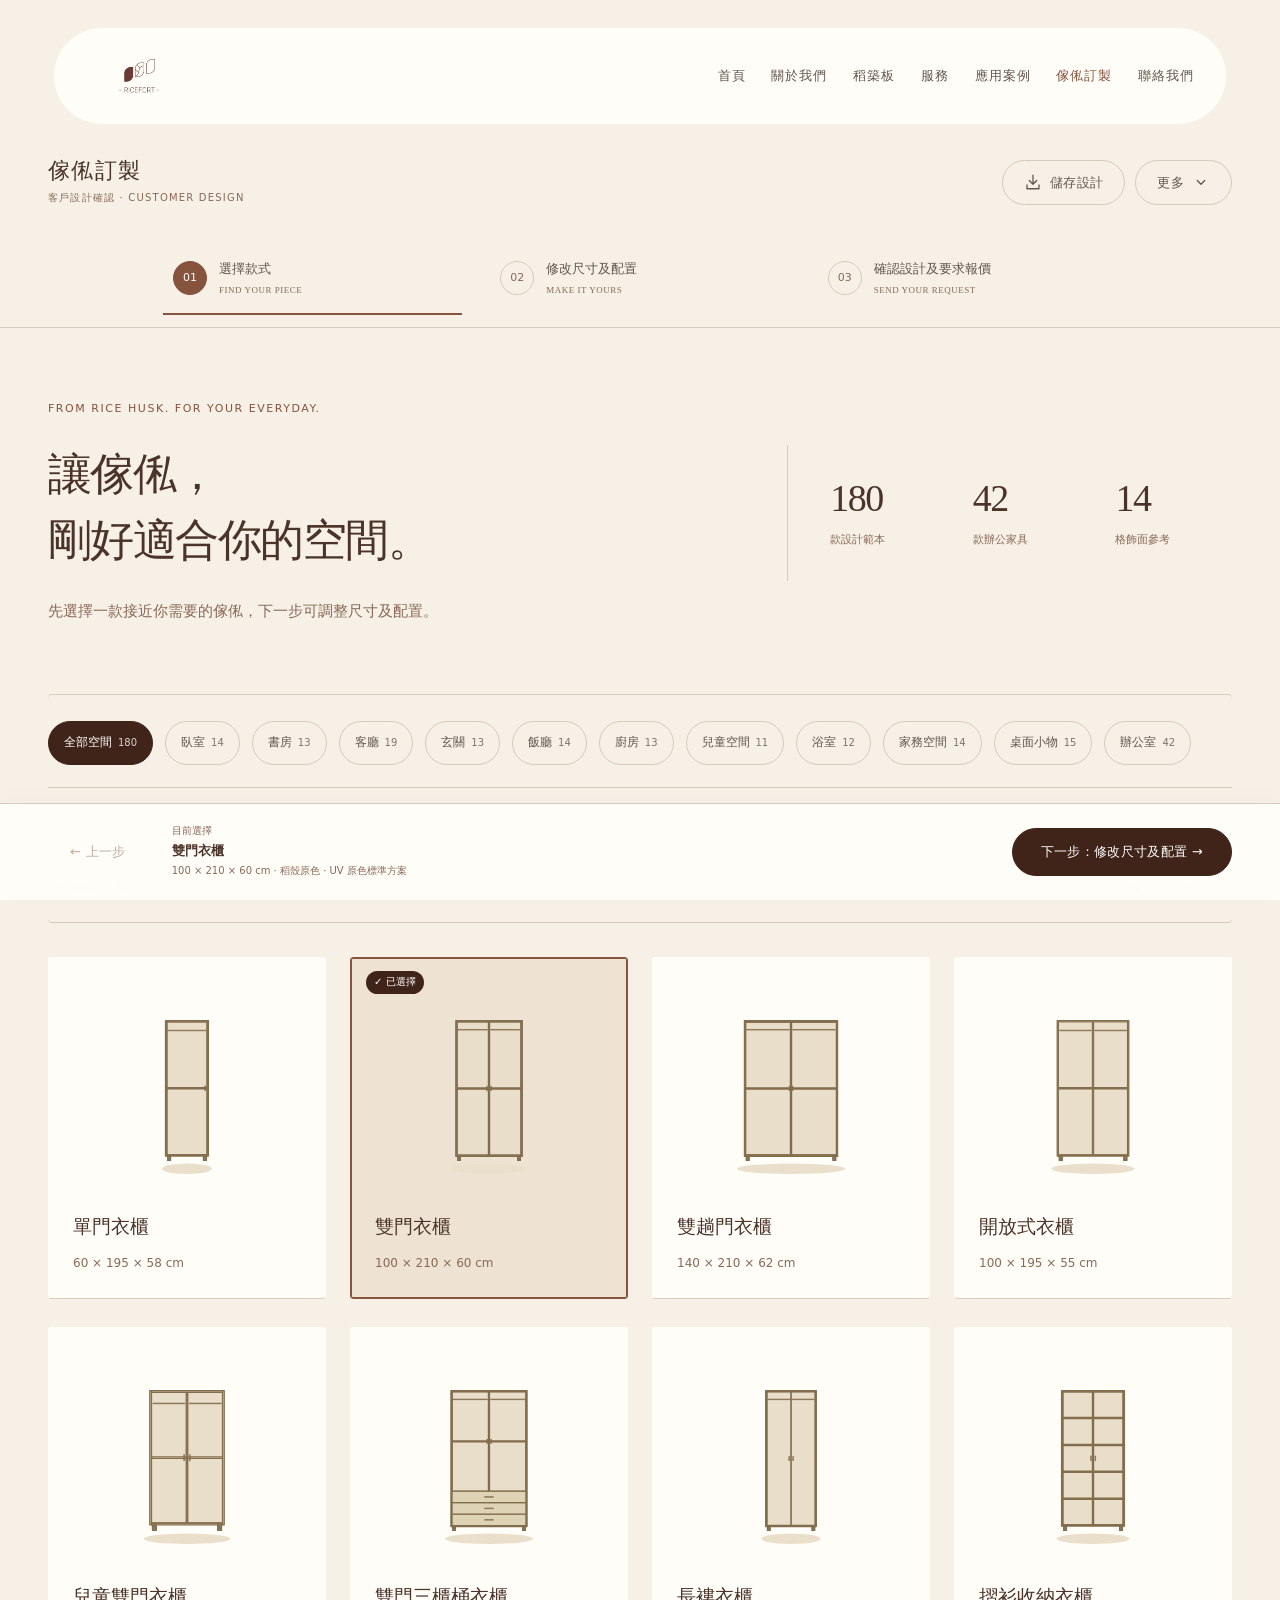
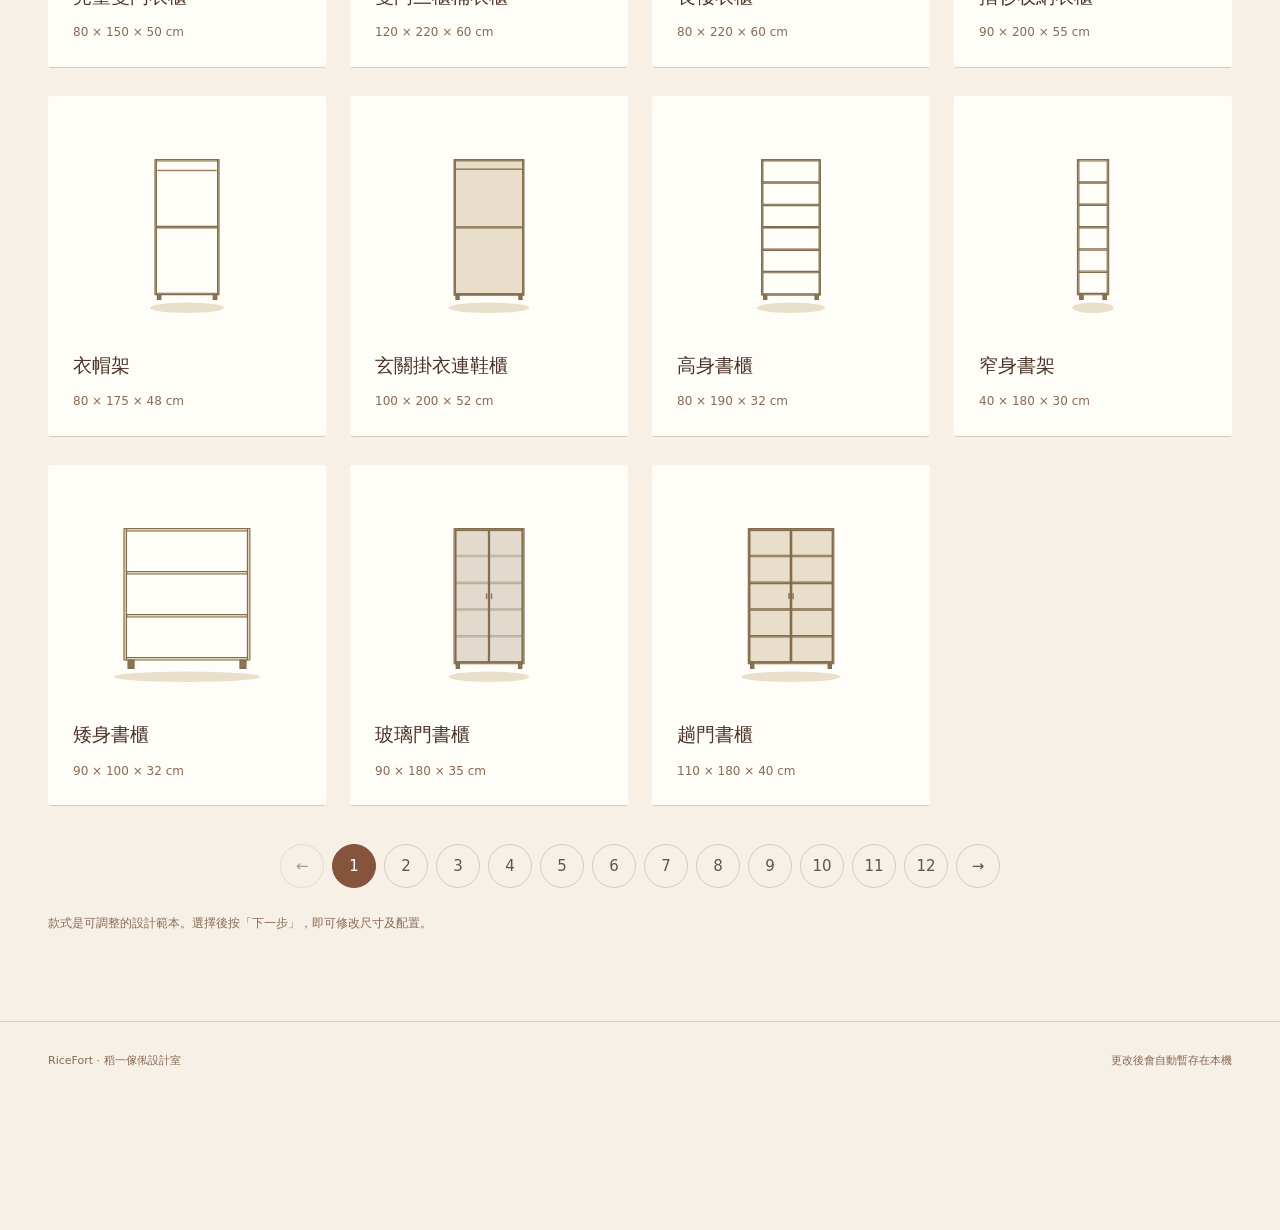
==== commit 32cacc1f: "Remove furniture navigation underline" ====
--- a/furniture-custom.html
+++ b/furniture-custom.html
@@ -338,7 +338,7 @@
 <link rel="preconnect" href="https://fonts.googleapis.com">
 <link rel="preconnect" href="https://fonts.gstatic.com" crossorigin>
 <link href="https://fonts.googleapis.com/css2?family=Aboreto&family=Noto+Sans+HK:wght@400;500;600&family=Noto+Serif+TC:wght@400;500;600&display=swap" rel="stylesheet">
-<link rel="stylesheet" href="furniture-custom.css">
+<link rel="stylesheet" href="furniture-custom.css?v=nav-clean-20261002">
 </head>
 <body>
 
--- a/furniture-custom.css
+++ b/furniture-custom.css
@@ -4,7 +4,7 @@
 h1,h2,h3,.wordmark,.product-name{font-family:"Noto Serif TC",serif;color:var(--ink);font-weight:500}
 .rf-header{width:calc(100% - 8.4vw);max-width:1760px;min-height:96px;margin:28px auto 0;padding:14px 32px;display:flex;align-items:center;justify-content:space-between;gap:24px;border-radius:999px;background:var(--paper)}
 .rf-logo{display:block;flex:none;width:106px;height:66px}.rf-logo img{width:100%;height:100%;object-fit:contain}
-.rf-nav{display:flex;align-items:center;gap:clamp(14px,2vw,34px)}.rf-nav a{text-decoration:none;color:#62554c;font-size:13px;letter-spacing:.08em;white-space:nowrap}.rf-nav a:hover,.rf-nav a[aria-current]{color:var(--accent)}.rf-nav a[aria-current]{border-bottom:1px solid var(--accent);padding-bottom:5px}
+.rf-nav{display:flex;align-items:center;gap:clamp(14px,2vw,34px)}.rf-nav a{text-decoration:none;color:#62554c;font-size:13px;letter-spacing:.08em;white-space:nowrap}.rf-nav a:hover,.rf-nav a[aria-current]{color:var(--accent)}
 .rf-mobile-nav{display:none}.header{padding:34px 48px 24px}.wordmark{font-size:22px;letter-spacing:.06em}.brand small{color:var(--muted);letter-spacing:.12em}.website{display:none}
 .btn{min-height:44px;border-radius:999px;padding:11px 21px;font-weight:500;background:transparent;letter-spacing:.025em}.btn.primary{background:var(--accent-dark);border-color:var(--accent-dark)}.btn.primary:hover:not(:disabled){background:var(--accent)}
 .steps-wrap{background:rgba(246,240,231,.96);border-top:0}.steps{padding:12px 48px;gap:28px}.step{border-radius:0;padding:15px 10px;border-bottom:2px solid transparent}.step[aria-current=step]{background:transparent;border-bottom-color:var(--accent)}.step-number{background:transparent;width:34px;height:34px}.step strong{font-size:13px;font-weight:500}.step small{font-family:"Aboreto",serif;font-size:9px;margin-top:4px}
